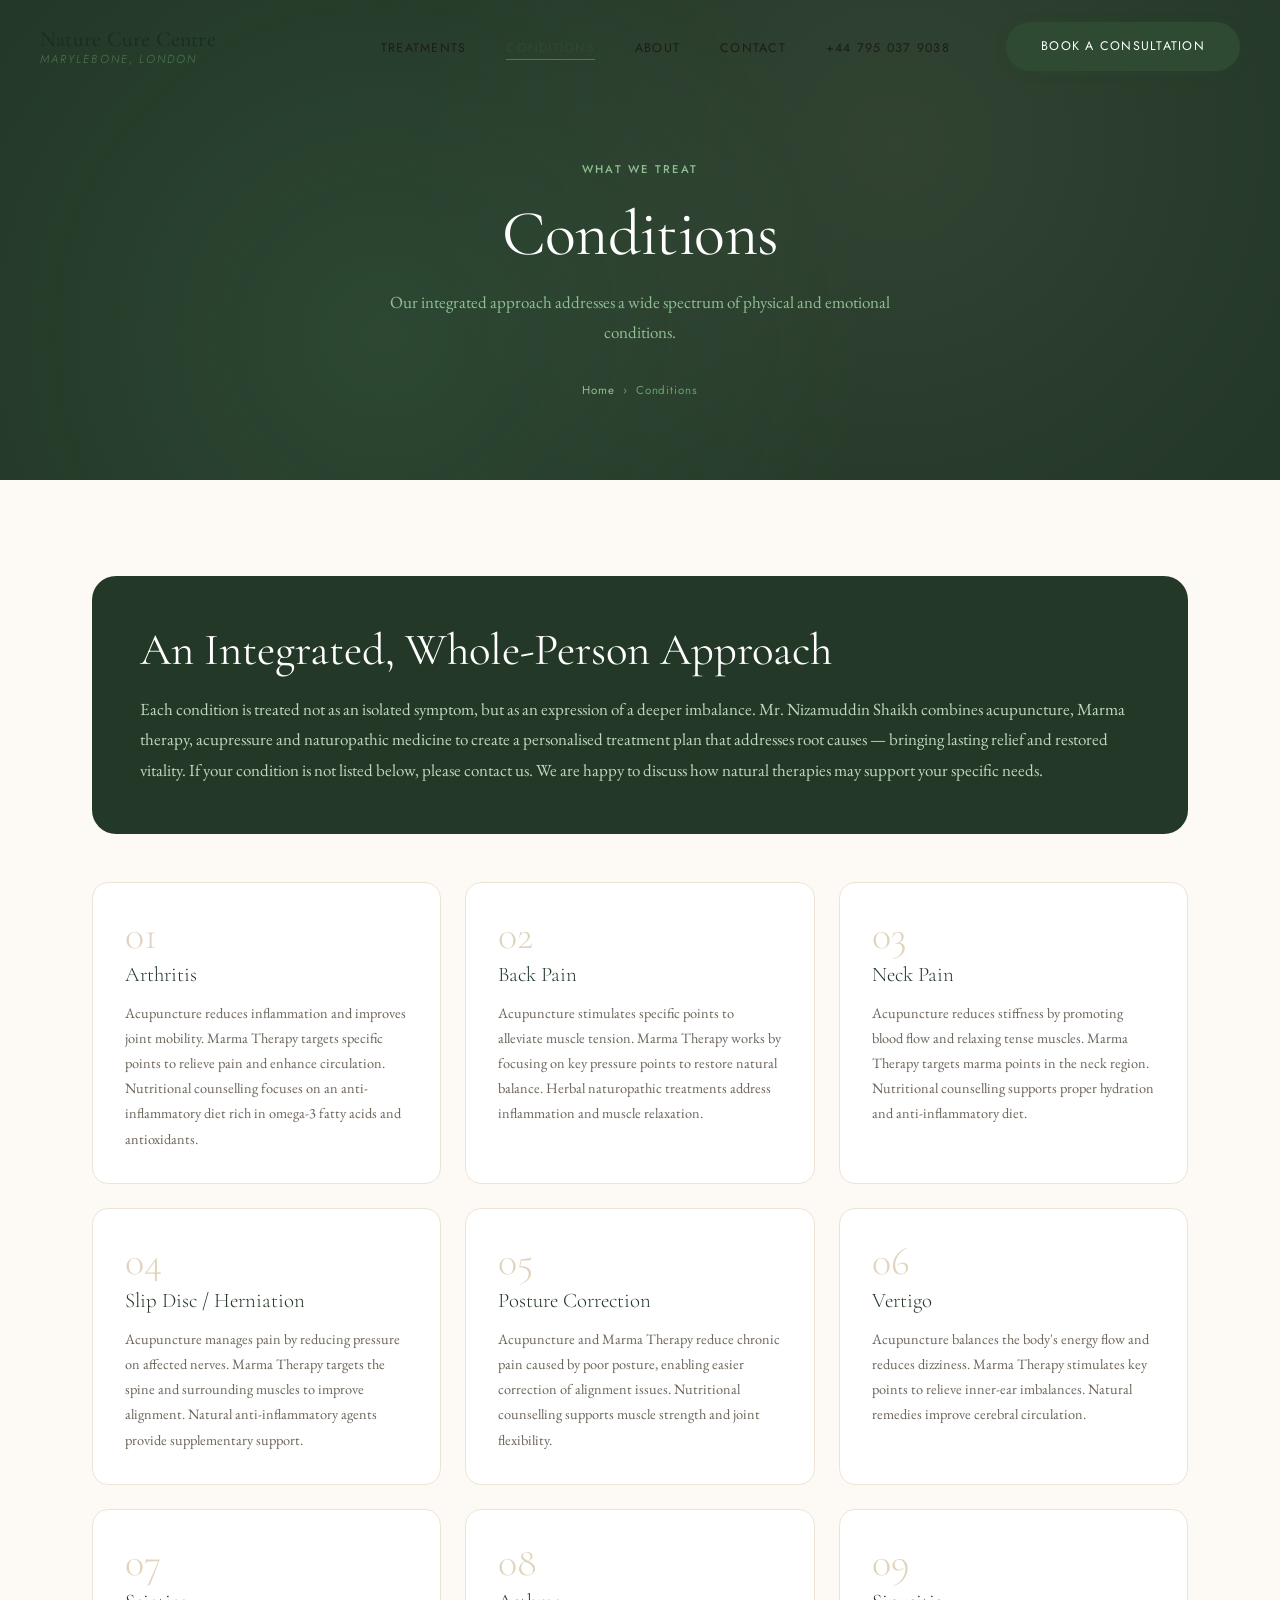
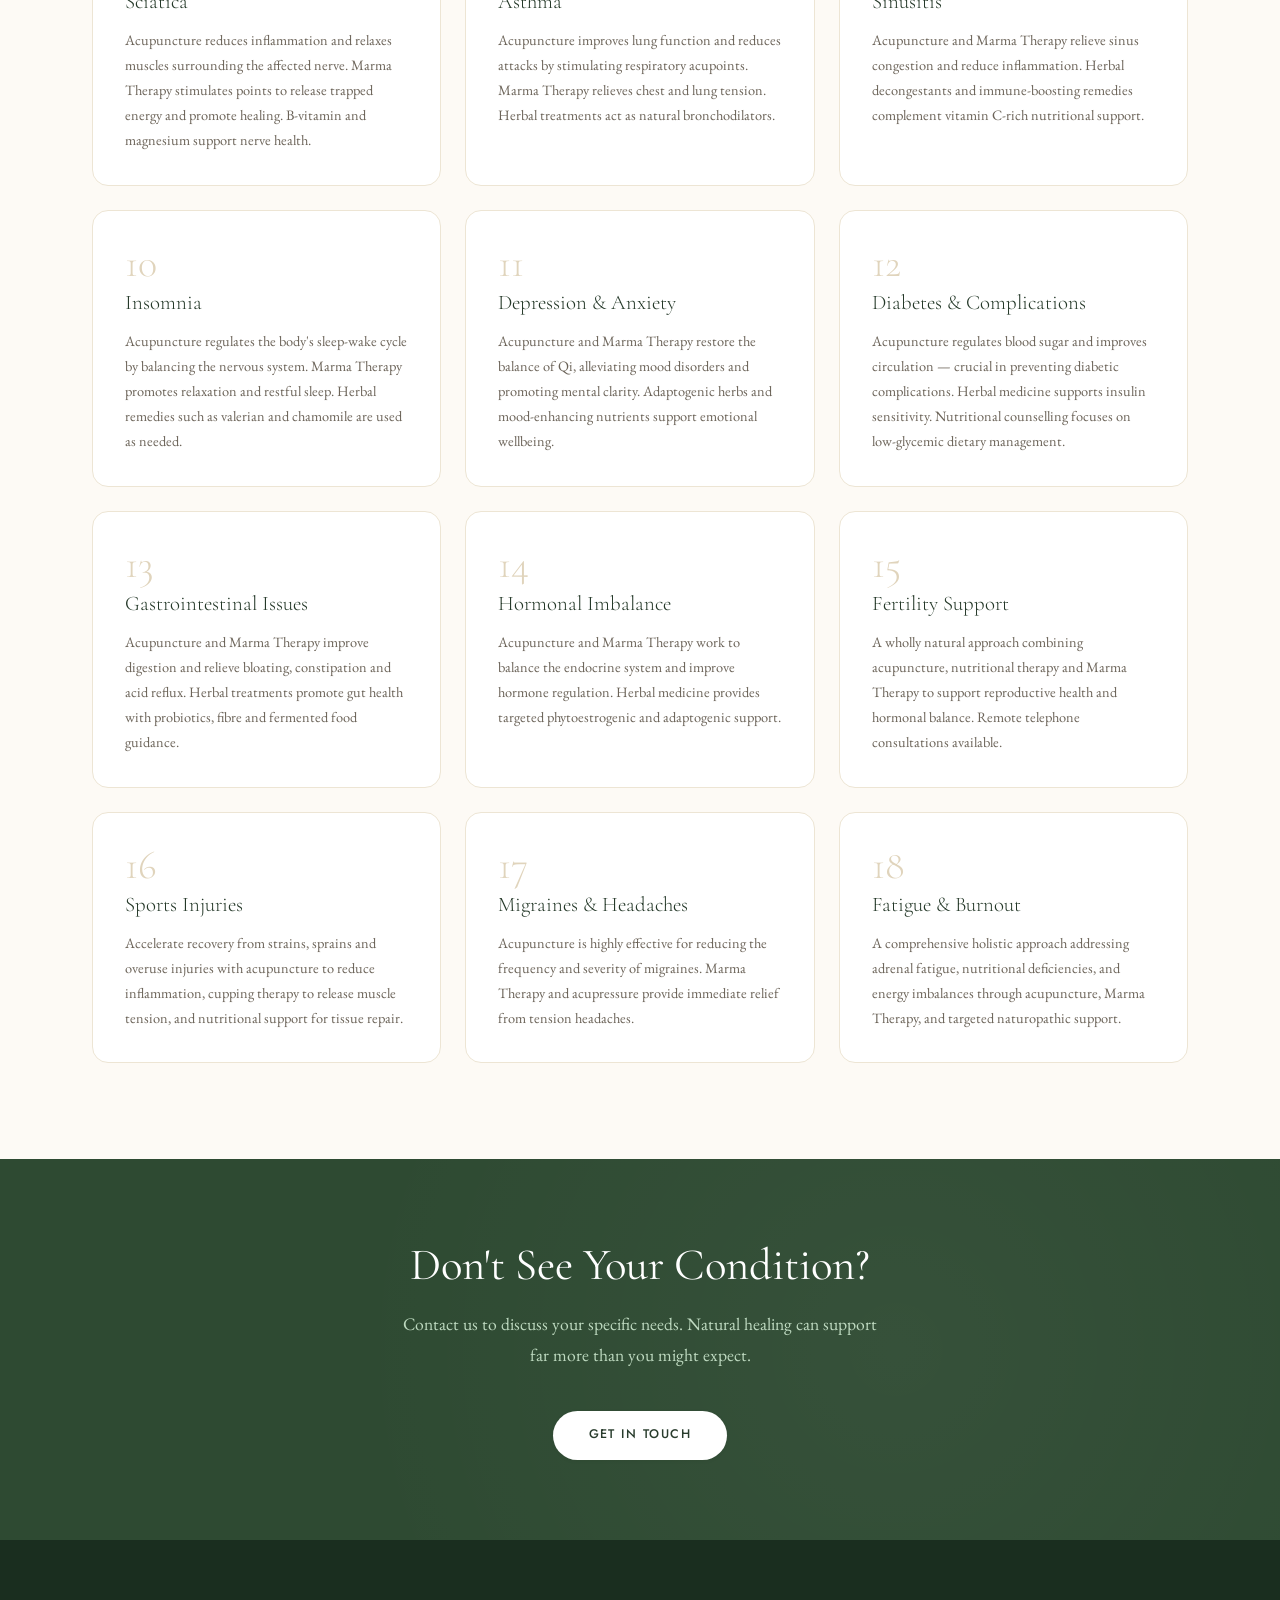
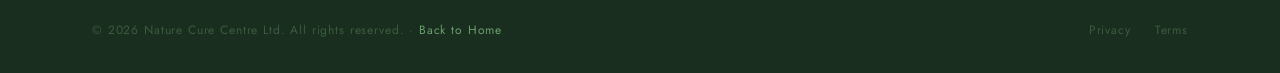
==== pages/conditions.html @ 15ca83f8 "Add files via upload" ====
<!DOCTYPE html>
<html lang="en">
<head>
  <meta charset="UTF-8" />
  <meta name="viewport" content="width=device-width, initial-scale=1.0" />
  <title>Conditions We Treat — Nature Cure Centre London</title>
  <meta name="description" content="Conditions treated at Nature Cure Centre London: arthritis, back pain, sciatica, infertility, insomnia, diabetes, hormonal imbalance and many more." />
  <link rel="stylesheet" href="../css/style.css" />
  <style>
    .conditions-page { background: var(--beige-50); }
    .conditions-full-grid {
      display: grid;
      grid-template-columns: repeat(auto-fit, minmax(320px, 1fr));
      gap: 1.5rem;
      margin-top: 3rem;
    }
    .condition-card {
      background: var(--white);
      border: 1px solid var(--beige-200);
      border-radius: var(--radius-lg);
      padding: 2rem;
      transition: border-color 0.3s, box-shadow 0.3s;
    }
    .condition-card:hover {
      border-color: var(--green-300);
      box-shadow: var(--shadow-md);
    }
    .condition-card-num {
      font-family: var(--serif);
      font-size: 2.5rem;
      font-weight: 300;
      color: var(--beige-300);
      line-height: 1;
      margin-bottom: 0.5rem;
    }
    .condition-card h3 {
      font-size: 1.3rem;
      margin-bottom: 0.75rem;
      color: var(--green-800);
    }
    .condition-card p {
      font-size: 0.9rem;
      color: var(--ink-muted);
      line-height: 1.75;
    }
    .conditions-intro-box {
      background: var(--green-800);
      color: var(--white);
      border-radius: var(--radius-xl);
      padding: 3rem;
      margin-bottom: 3rem;
    }
    .conditions-intro-box h2 { color: var(--white); margin-bottom: 1rem; }
    .conditions-intro-box p { color: var(--green-200); line-height: 1.8; }
  </style>
</head>
<body>
  <nav id="nav" role="navigation" aria-label="Main navigation">
    <div class="nav-inner">
      <a href="../index.html" class="nav-logo">
        Nature Cure Centre
        <span>Marylebone, London</span>
      </a>
      <ul class="nav-links" id="navLinks" role="list">
        <li><a href="treatments.html">Treatments</a></li>
        <li><a href="conditions.html" class="active">Conditions</a></li>
        <li><a href="../index.html#about">About</a></li>
        <li><a href="../index.html#contact">Contact</a></li>
        <li><a href="tel:+447950379038" class="nav-phone">+44 795 037 9038</a></li>
        <li><a href="../index.html#contact" class="btn btn-primary nav-cta">Book a Consultation</a></li>
      </ul>
      <button class="nav-toggle" id="navToggle" aria-label="Open menu" aria-expanded="false">
        <span></span><span></span><span></span>
      </button>
    </div>
  </nav>

  <div class="page-hero">
    <div class="container">
      <span class="section-tag">What We Treat</span>
      <h1>Conditions</h1>
      <p>Our integrated approach addresses a wide spectrum of physical and emotional conditions.</p>
      <div class="breadcrumb"><a href="../index.html">Home</a> <span>›</span> <span>Conditions</span></div>
    </div>
  </div>

  <section class="conditions-page">
    <div class="container">

      <div class="conditions-intro-box reveal">
        <h2>An Integrated, Whole-Person Approach</h2>
        <p>Each condition is treated not as an isolated symptom, but as an expression of a deeper imbalance. Mr. Nizamuddin Shaikh combines acupuncture, Marma therapy, acupressure and naturopathic medicine to create a personalised treatment plan that addresses root causes — bringing lasting relief and restored vitality. If your condition is not listed below, please contact us. We are happy to discuss how natural therapies may support your specific needs.</p>
      </div>

      <div class="conditions-full-grid">

        <div class="condition-card reveal reveal-delay-1">
          <div class="condition-card-num">01</div>
          <h3>Arthritis</h3>
          <p>Acupuncture reduces inflammation and improves joint mobility. Marma Therapy targets specific points to relieve pain and enhance circulation. Nutritional counselling focuses on an anti-inflammatory diet rich in omega-3 fatty acids and antioxidants.</p>
        </div>

        <div class="condition-card reveal reveal-delay-2">
          <div class="condition-card-num">02</div>
          <h3>Back Pain</h3>
          <p>Acupuncture stimulates specific points to alleviate muscle tension. Marma Therapy works by focusing on key pressure points to restore natural balance. Herbal naturopathic treatments address inflammation and muscle relaxation.</p>
        </div>

        <div class="condition-card reveal reveal-delay-3">
          <div class="condition-card-num">03</div>
          <h3>Neck Pain</h3>
          <p>Acupuncture reduces stiffness by promoting blood flow and relaxing tense muscles. Marma Therapy targets marma points in the neck region. Nutritional counselling supports proper hydration and anti-inflammatory diet.</p>
        </div>

        <div class="condition-card reveal reveal-delay-1">
          <div class="condition-card-num">04</div>
          <h3>Slip Disc / Herniation</h3>
          <p>Acupuncture manages pain by reducing pressure on affected nerves. Marma Therapy targets the spine and surrounding muscles to improve alignment. Natural anti-inflammatory agents provide supplementary support.</p>
        </div>

        <div class="condition-card reveal reveal-delay-2">
          <div class="condition-card-num">05</div>
          <h3>Posture Correction</h3>
          <p>Acupuncture and Marma Therapy reduce chronic pain caused by poor posture, enabling easier correction of alignment issues. Nutritional counselling supports muscle strength and joint flexibility.</p>
        </div>

        <div class="condition-card reveal reveal-delay-3">
          <div class="condition-card-num">06</div>
          <h3>Vertigo</h3>
          <p>Acupuncture balances the body's energy flow and reduces dizziness. Marma Therapy stimulates key points to relieve inner-ear imbalances. Natural remedies improve cerebral circulation.</p>
        </div>

        <div class="condition-card reveal reveal-delay-1">
          <div class="condition-card-num">07</div>
          <h3>Sciatica</h3>
          <p>Acupuncture reduces inflammation and relaxes muscles surrounding the affected nerve. Marma Therapy stimulates points to release trapped energy and promote healing. B-vitamin and magnesium support nerve health.</p>
        </div>

        <div class="condition-card reveal reveal-delay-2">
          <div class="condition-card-num">08</div>
          <h3>Asthma</h3>
          <p>Acupuncture improves lung function and reduces attacks by stimulating respiratory acupoints. Marma Therapy relieves chest and lung tension. Herbal treatments act as natural bronchodilators.</p>
        </div>

        <div class="condition-card reveal reveal-delay-3">
          <div class="condition-card-num">09</div>
          <h3>Sinusitis</h3>
          <p>Acupuncture and Marma Therapy relieve sinus congestion and reduce inflammation. Herbal decongestants and immune-boosting remedies complement vitamin C-rich nutritional support.</p>
        </div>

        <div class="condition-card reveal reveal-delay-1">
          <div class="condition-card-num">10</div>
          <h3>Insomnia</h3>
          <p>Acupuncture regulates the body's sleep-wake cycle by balancing the nervous system. Marma Therapy promotes relaxation and restful sleep. Herbal remedies such as valerian and chamomile are used as needed.</p>
        </div>

        <div class="condition-card reveal reveal-delay-2">
          <div class="condition-card-num">11</div>
          <h3>Depression &amp; Anxiety</h3>
          <p>Acupuncture and Marma Therapy restore the balance of Qi, alleviating mood disorders and promoting mental clarity. Adaptogenic herbs and mood-enhancing nutrients support emotional wellbeing.</p>
        </div>

        <div class="condition-card reveal reveal-delay-3">
          <div class="condition-card-num">12</div>
          <h3>Diabetes &amp; Complications</h3>
          <p>Acupuncture regulates blood sugar and improves circulation — crucial in preventing diabetic complications. Herbal medicine supports insulin sensitivity. Nutritional counselling focuses on low-glycemic dietary management.</p>
        </div>

        <div class="condition-card reveal reveal-delay-1">
          <div class="condition-card-num">13</div>
          <h3>Gastrointestinal Issues</h3>
          <p>Acupuncture and Marma Therapy improve digestion and relieve bloating, constipation and acid reflux. Herbal treatments promote gut health with probiotics, fibre and fermented food guidance.</p>
        </div>

        <div class="condition-card reveal reveal-delay-2">
          <div class="condition-card-num">14</div>
          <h3>Hormonal Imbalance</h3>
          <p>Acupuncture and Marma Therapy work to balance the endocrine system and improve hormone regulation. Herbal medicine provides targeted phytoestrogenic and adaptogenic support.</p>
        </div>

        <div class="condition-card reveal reveal-delay-3">
          <div class="condition-card-num">15</div>
          <h3>Fertility Support</h3>
          <p>A wholly natural approach combining acupuncture, nutritional therapy and Marma Therapy to support reproductive health and hormonal balance. Remote telephone consultations available.</p>
        </div>

        <div class="condition-card reveal reveal-delay-1">
          <div class="condition-card-num">16</div>
          <h3>Sports Injuries</h3>
          <p>Accelerate recovery from strains, sprains and overuse injuries with acupuncture to reduce inflammation, cupping therapy to release muscle tension, and nutritional support for tissue repair.</p>
        </div>

        <div class="condition-card reveal reveal-delay-2">
          <div class="condition-card-num">17</div>
          <h3>Migraines &amp; Headaches</h3>
          <p>Acupuncture is highly effective for reducing the frequency and severity of migraines. Marma Therapy and acupressure provide immediate relief from tension headaches.</p>
        </div>

        <div class="condition-card reveal reveal-delay-3">
          <div class="condition-card-num">18</div>
          <h3>Fatigue &amp; Burnout</h3>
          <p>A comprehensive holistic approach addressing adrenal fatigue, nutritional deficiencies, and energy imbalances through acupuncture, Marma Therapy, and targeted naturopathic support.</p>
        </div>

      </div>
    </div>
  </section>

  <div class="cta-band">
    <div class="container">
      <h2>Don't See Your Condition?</h2>
      <p>Contact us to discuss your specific needs. Natural healing can support far more than you might expect.</p>
      <a href="../index.html#contact" class="btn btn-light">Get in Touch</a>
    </div>
  </div>

  <footer>
    <div class="container">
      <div class="footer-bottom" style="border-top:none;padding-top:0">
        <p>© 2026 Nature Cure Centre Ltd. All rights reserved. · <a href="../index.html" style="color:var(--green-400)">Back to Home</a></p>
        <div class="footer-bottom-links">
          <a href="privacy.html">Privacy</a>
          <a href="terms.html">Terms</a>
        </div>
      </div>
    </div>
  </footer>

  <script src="../js/main.js"></script>
</body>
</html>
---- css/style.css ----
/* ============================================================
   NATURE CURE CENTRE — Design System
   Theme: Refined London Wellness · Green & Warm Parchment
   ============================================================ */

@import url('https://fonts.googleapis.com/css2?family=Cormorant+Garamond:ital,wght@0,300;0,400;0,500;0,600;1,300;1,400;1,500&family=EB+Garamond:ital,wght@0,400;0,500;1,400&family=Jost:wght@300;400;500&display=swap');

/* ── Tokens ── */
:root {
  --green-900: #1a2e1f;
  --green-800: #243828;
  --green-700: #2e4a32;
  --green-600: #3a5c3e;
  --green-500: #4e7a52;
  --green-400: #6a9e6e;
  --green-300: #90bf94;
  --green-200: #bdd9bf;
  --green-100: #deeede;
  --green-50:  #f0f7f0;

  --beige-900: #3d3528;
  --beige-800: #5c4f3a;
  --beige-700: #7a6a50;
  --beige-600: #9a8768;
  --beige-500: #b8a480;
  --beige-400: #cfc0a0;
  --beige-300: #e0d4bc;
  --beige-200: #ede5d4;
  --beige-150: #f3ece0;
  --beige-100: #f8f4ec;
  --beige-50:  #fdfaf5;

  --ink:       #1e1c18;
  --ink-soft:  #3d3830;
  --ink-muted: #6b6358;
  --ink-faint: #9e9589;

  --white:     #ffffff;
  --cream:     var(--beige-50);

  --serif:  'Cormorant Garamond', 'Georgia', serif;
  --serif2: 'EB Garamond', 'Georgia', serif;
  --sans:   'Jost', 'Helvetica Neue', sans-serif;

  --radius-sm: 4px;
  --radius-md: 8px;
  --radius-lg: 16px;
  --radius-xl: 24px;

  --shadow-sm: 0 1px 4px rgba(30,28,24,0.06);
  --shadow-md: 0 4px 20px rgba(30,28,24,0.08);
  --shadow-lg: 0 12px 48px rgba(30,28,24,0.10);

  --transition: 0.3s cubic-bezier(0.4, 0, 0.2, 1);
}

/* ── Reset ── */
*, *::before, *::after { box-sizing: border-box; margin: 0; padding: 0; }
html { scroll-behavior: smooth; font-size: 16px; }
body {
  font-family: var(--serif2);
  font-size: 1.0625rem;
  line-height: 1.75;
  color: var(--ink);
  background: var(--cream);
  -webkit-font-smoothing: antialiased;
}
img { display: block; max-width: 100%; }
a { color: inherit; text-decoration: none; }
ul { list-style: none; }
button { cursor: pointer; font-family: inherit; border: none; background: none; }

/* ── Typography ── */
h1, h2, h3, h4, h5 {
  font-family: var(--serif);
  font-weight: 400;
  line-height: 1.2;
  color: var(--green-900);
}
h1 { font-size: clamp(2.8rem, 5vw, 4.5rem); letter-spacing: -0.01em; }
h2 { font-size: clamp(2rem, 3.5vw, 3rem); }
h3 { font-size: clamp(1.4rem, 2.5vw, 1.9rem); font-weight: 300; }
h4 { font-size: 1.25rem; }
p { color: var(--ink-soft); }

.display-italic { font-style: italic; color: var(--green-600); }
.section-tag {
  font-family: var(--sans);
  font-size: 0.7rem;
  font-weight: 500;
  letter-spacing: 0.2em;
  text-transform: uppercase;
  color: var(--green-500);
}

/* ── Layout ── */
.container {
  max-width: 1160px;
  margin: 0 auto;
  padding: 0 2rem;
}
.container--narrow { max-width: 780px; margin: 0 auto; padding: 0 2rem; }

section { padding: 6rem 0; }
.section-header { text-align: center; margin-bottom: 4rem; }
.section-header .section-tag { display: block; margin-bottom: 1rem; }
.section-header p { max-width: 580px; margin: 1rem auto 0; font-size: 1.1rem; color: var(--ink-muted); }

/* ── Ornament divider ── */
.ornament {
  display: flex;
  align-items: center;
  gap: 1rem;
  justify-content: center;
  margin: 1.5rem 0;
}
.ornament::before, .ornament::after {
  content: '';
  width: 48px;
  height: 1px;
  background: var(--green-300);
}
.ornament-leaf {
  color: var(--green-400);
  font-size: 1.1rem;
}

/* ── Buttons ── */
.btn {
  display: inline-flex;
  align-items: center;
  gap: 0.5rem;
  font-family: var(--sans);
  font-size: 0.78rem;
  font-weight: 500;
  letter-spacing: 0.12em;
  text-transform: uppercase;
  padding: 0.85rem 2.2rem;
  border-radius: 100px;
  transition: var(--transition);
}
.btn-primary {
  background: var(--green-700);
  color: var(--white);
  box-shadow: 0 2px 12px rgba(46,74,50,0.2);
}
.btn-primary:hover {
  background: var(--green-600);
  transform: translateY(-1px);
  box-shadow: 0 6px 20px rgba(46,74,50,0.28);
}
.btn-outline {
  border: 1px solid var(--green-700);
  color: var(--green-700);
}
.btn-outline:hover {
  background: var(--green-700);
  color: var(--white);
}
.btn-light {
  background: var(--beige-50);
  color: var(--green-800);
  box-shadow: var(--shadow-sm);
}
.btn-light:hover {
  background: var(--white);
  transform: translateY(-1px);
}

/* ── NAVIGATION ── */
#nav {
  position: fixed;
  top: 0; left: 0; right: 0;
  z-index: 1000;
  transition: var(--transition);
}
.nav-inner {
  display: flex;
  align-items: center;
  justify-content: space-between;
  padding: 1.4rem 2.5rem;
  transition: var(--transition);
}
#nav.scrolled .nav-inner {
  padding: 0.9rem 2.5rem;
  background: rgba(253,250,245,0.97);
  backdrop-filter: blur(12px);
  box-shadow: var(--shadow-sm);
}
.nav-logo {
  font-family: var(--serif);
  font-size: 1.35rem;
  font-weight: 500;
  color: var(--green-900);
  letter-spacing: 0.01em;
  line-height: 1.2;
}
.nav-logo span { display: block; font-style: italic; font-weight: 300; font-size: 0.72rem; letter-spacing: 0.18em; text-transform: uppercase; color: var(--green-500); font-family: var(--sans); margin-top: 1px; }
.nav-links {
  display: flex;
  align-items: center;
  gap: 2.5rem;
}
.nav-links a {
  font-family: var(--sans);
  font-size: 0.78rem;
  font-weight: 400;
  letter-spacing: 0.1em;
  text-transform: uppercase;
  
  transition: color var(--transition);
  position: relative;
}
.nav-links a::after {
  content: '';
  position: absolute;
  bottom: -3px; left: 0; right: 0;
  height: 1px;
  background: var(--green-500);
  transform: scaleX(0);
  transition: transform var(--transition);
}
.nav-links a:hover { color: var(--green-700); }
.nav-links a:hover::after { transform: scaleX(1); }
.nav-links a.active { color: var(--green-700); }
.nav-links a.active::after { transform: scaleX(1); }
.nav-cta { margin-left: 1rem; }
.nav-phone {
  font-family: var(--sans);
  font-size: 0.75rem;
  
  letter-spacing: 0.05em;
}

/* Mobile nav */
.nav-toggle {
  display: none;
  flex-direction: column;
  gap: 5px;
  padding: 4px;
}
.nav-toggle span {
  display: block;
  width: 24px;
  height: 1.5px;
  background: var(--green-800);
  transition: var(--transition);
}
@media (max-width: 900px) {
  .nav-toggle { display: flex; }
  .nav-links { display: none; }
  .nav-cta { display: none; }
  .nav-phone { display: none; }
  .nav-links.open {
    display: flex;
    flex-direction: column;
    position: fixed;
    top: 0; left: 0; right: 0; bottom: 0;
    background: var(--beige-50);
    align-items: center;
    justify-content: center;
    gap: 2rem;
    z-index: 999;
  }
  .nav-links.open a { font-size: 1.5rem; letter-spacing: 0.05em; }
}

/* ── HERO ── */
.hero {
  min-height: 100vh;
  display: grid;
  grid-template-columns: 1fr 1fr;
  position: relative;
  overflow: hidden;
  background: var(--beige-100);
}
.hero-bg-pattern {
  position: absolute;
  inset: 0;
  background-image:
    radial-gradient(circle at 20% 80%, rgba(90,158,110,0.08) 0%, transparent 50%),
    radial-gradient(circle at 80% 20%, rgba(207,192,160,0.15) 0%, transparent 50%);
  pointer-events: none;
}
.hero-left {
  display: flex;
  flex-direction: column;
  justify-content: center;
  padding: 10rem 4rem 6rem 6rem;
  position: relative;
  z-index: 1;
}
.hero-tag {
  display: inline-flex;
  align-items: center;
  gap: 0.6rem;
  font-family: var(--sans);
  font-size: 0.7rem;
  font-weight: 500;
  letter-spacing: 0.2em;
  text-transform: uppercase;
  color: var(--green-600);
  margin-bottom: 2rem;
}
.hero-tag::before {
  content: '';
  width: 24px;
  height: 1px;
  background: var(--green-400);
}
.hero h1 {
  margin-bottom: 1.5rem;
}
.hero-sub {
  font-size: 1.1rem;
  color: var(--ink-muted);
  max-width: 420px;
  line-height: 1.8;
  margin-bottom: 2.5rem;
}
.hero-actions {
  display: flex;
  align-items: center;
  gap: 1.5rem;
  margin-bottom: 3.5rem;
}
.hero-trust {
  display: flex;
  flex-direction: column;
  gap: 0.5rem;
  padding-top: 2rem;
  border-top: 1px solid var(--beige-300);
}
.hero-trust-row {
  display: flex;
  align-items: center;
  gap: 2rem;
}
.trust-item {
  display: flex;
  align-items: center;
  gap: 0.5rem;
  font-family: var(--sans);
  font-size: 0.72rem;
  letter-spacing: 0.06em;
  color: var(--ink-muted);
}
.trust-item svg { color: var(--green-500); flex-shrink: 0; }
.hero-right {
  position: relative;
  overflow: hidden;
}
.hero-img-wrap {
  position: absolute;
  inset: 0;
 
}
.hero-img-wrap img {
  width: 100%; height: 100%;
  object-fit: cover;
  opacity: 0.85;
  
}
.hero-img-overlay {
  position: absolute;
  inset: 0;
  background: linear-gradient(135deg, rgba(46,74,50,0.5) 0%, rgba(26,46,31,0.7) 100%);
}
.hero-img-card {
  position: absolute;
  bottom: 3rem;
  left: -2rem;
  background: var(--white);
  border-radius: var(--radius-lg);
  padding: 1.5rem 2rem;
  box-shadow: var(--shadow-lg);
  max-width: 260px;
}
.hero-img-card .stat { font-family: var(--serif); font-size: 2.5rem; color: var(--green-700); line-height: 1; }
.hero-img-card .stat-label { font-family: var(--sans); font-size: 0.72rem; letter-spacing: 0.1em; text-transform: uppercase; color: var(--ink-muted); margin-top: 0.25rem; }
.hero-img-card .stat-desc { font-size: 0.9rem; color: var(--ink-soft); margin-top: 0.5rem; line-height: 1.5; }

@media (max-width: 900px) {
  .hero { grid-template-columns: 1fr; min-height: auto; }
  .hero-left { padding: 8rem 2rem 4rem; }
  .hero-right { height: 50vh; }
  .hero-img-card { display: none; }
}

/* ── INTRO STRIP ── */
.intro-strip {
  background: var(--green-800);
  color: var(--white);
  padding: 3.5rem 0;
}
.intro-strip-inner {
  display: flex;
  align-items: center;
  justify-content: space-between;
  gap: 3rem;
}
.intro-strip h2 {
  color: var(--white);
  font-size: clamp(1.5rem, 2.5vw, 2rem);
  max-width: 520px;
  font-weight: 300;
  line-height: 1.4;
}
.intro-strip h2 em { font-style: italic; color: var(--green-300); }
@media (max-width: 768px) {
  .intro-strip-inner { flex-direction: column; text-align: center; }
}

/* ── TREATMENTS ── */
.treatments { background: var(--beige-50); }
.treatments-grid {
  display: grid;
  grid-template-columns: repeat(auto-fit, minmax(260px, 1fr));
  gap: 2px;
  background: var(--beige-300);
  border: 2px solid var(--beige-300);
  border-radius: var(--radius-xl);
  overflow: hidden;
}
.treatment-card {
  background: var(--white);
  padding: 2.5rem;
  transition: var(--transition);
  position: relative;
  cursor: pointer;
}
.treatment-card:hover { background: var(--green-50); }
.treatment-number {
  font-family: var(--serif);
  font-size: 3.5rem;
  font-weight: 300;
  color: var(--beige-300);
  line-height: 1;
  margin-bottom: 1rem;
  transition: color var(--transition);
}
.treatment-card:hover .treatment-number { color: var(--green-200); }
.treatment-icon {
  width: 48px;
  height: 48px;
  background: var(--green-100);
  border-radius: 50%;
  display: flex;
  align-items: center;
  justify-content: center;
  margin-bottom: 1.25rem;
  transition: background var(--transition);
}
.treatment-card:hover .treatment-icon { background: var(--green-200); }
.treatment-icon svg { color: var(--green-700); }
.treatment-card h3 { margin-bottom: 0.75rem; font-size: 1.5rem; }
.treatment-card p { font-size: 0.95rem; color: var(--ink-muted); line-height: 1.7; margin-bottom: 1.5rem; }
.treatment-link {
  font-family: var(--sans);
  font-size: 0.72rem;
  letter-spacing: 0.15em;
  text-transform: uppercase;
  color: var(--green-600);
  display: inline-flex;
  align-items: center;
  gap: 0.5rem;
  transition: gap var(--transition);
}
.treatment-card:hover .treatment-link { gap: 0.9rem; }

/* ── CONDITIONS ── */
.conditions { background: var(--beige-100); }
.conditions-layout {
  display: grid;
  grid-template-columns: 1fr 2fr;
  gap: 5rem;
  align-items: start;
}
.conditions-intro p { color: var(--ink-muted); margin-top: 1.5rem; line-height: 1.8; }
.conditions-intro .btn { margin-top: 2rem; }
.conditions-grid {
  display: grid;
  grid-template-columns: repeat(2, 1fr);
  gap: 1px;
  background: var(--beige-300);
  border: 1px solid var(--beige-300);
  border-radius: var(--radius-lg);
  overflow: hidden;
}
.condition-item {
  background: var(--white);
  padding: 1.1rem 1.5rem;
  display: flex;
  align-items: center;
  gap: 0.75rem;
  font-size: 0.95rem;
  color: var(--ink-soft);
  transition: background var(--transition);
  cursor: default;
}
.condition-item:hover { background: var(--green-50); }
.condition-dot {
  width: 6px; height: 6px;
  border-radius: 50%;
  background: var(--green-400);
  flex-shrink: 0;
}
@media (max-width: 900px) {
  .conditions-layout { grid-template-columns: 1fr; gap: 2.5rem; }
}

/* ── ABOUT ── */
.about { background: var(--white); overflow: hidden; }
.about-inner {
  display: grid;
  grid-template-columns: 1fr 1fr;
  gap: 6rem;
  align-items: center;
}
.about-img-col { position: relative; }
.about-img-frame {
  position: relative;
  border-radius: var(--radius-xl);
  overflow: hidden;
  aspect-ratio: 4/5;
  
}
.about-img-frame img { width: 100%; height: 100%; object-fit: cover; }
.about-img-badge {
  display: none;
  position: absolute;
  bottom: 15rem; right: -1.5rem;
  background: var(--green-800);
  color: var(--white);
  border-radius: var(--radius-lg);
  padding: 1.5rem;
  text-align: center;
  min-width: 140px;
  box-shadow: var(--shadow-lg);
}
.about-img-badge .num {
  font-family: var(--serif);
  font-size: 2.8rem;
  line-height: 1;
  color: var(--green-200);
}
.about-img-badge .lbl {
  font-family: var(--sans);
  font-size: 0.68rem;
  letter-spacing: 0.12em;
  text-transform: uppercase;
  color: var(--green-300);
  margin-top: 0.25rem;
}
.about-content .section-tag { margin-bottom: 1rem; }
.about-content h2 { margin-bottom: 0.5rem; }
.about-content p { margin-top: 1.25rem; color: var(--ink-muted); line-height: 1.85; }
.about-accreditations {
  display: flex;
  align-items: center;
  gap: 1.5rem;
  margin-top: 2rem;
  padding-top: 2rem;
  border-top: 1px solid var(--beige-200);
}
.accred-badge {
  font-family: var(--sans);
  font-size: 0.68rem;
  letter-spacing: 0.08em;
  text-transform: uppercase;
  color: var(--ink-muted);
  background: var(--beige-100);
  border: 1px solid var(--beige-300);
  border-radius: 100px;
  padding: 0.4rem 1rem;
}
@media (max-width: 900px) {
  .about-inner { grid-template-columns: 1fr; gap: 3rem; }
  .about-img-badge { right: 0; }
}

/* ── TESTIMONIALS ── */
.testimonials { background: var(--green-900); color: var(--white); position: relative; overflow: hidden; }
.testimonials::before {
  content: '"';
  position: absolute;
  top: -2rem;
  left: 3rem;
  font-family: var(--serif);
  font-size: 20rem;
  color: rgba(255,255,255,0.03);
  line-height: 1;
  pointer-events: none;
}
.testimonials .section-header h2 { color: var(--white); }
.testimonials .section-header p { color: var(--green-300); }
.testimonials .section-tag { color: var(--green-300); }
.testi-grid {
  display: grid;
  grid-template-columns: repeat(auto-fit, minmax(300px, 1fr));
  gap: 1.5rem;
}
.testi-card {
  background: rgba(255,255,255,0.06);
  border: 1px solid rgba(255,255,255,0.1);
  border-radius: var(--radius-xl);
  padding: 2rem 2.25rem;
  transition: background var(--transition);
}
.testi-card:hover { background: rgba(255,255,255,0.09); }
.testi-stars {
  display: flex;
  gap: 3px;
  margin-bottom: 1.25rem;
}
.testi-stars span { color: var(--beige-400); font-size: 0.85rem; }
.testi-quote {
  font-family: var(--serif);
  font-size: 1.05rem;
  font-style: italic;
  color: var(--beige-100);
  line-height: 1.75;
  margin-bottom: 1.5rem;
}
.testi-author {
  display: flex;
  align-items: center;
  gap: 0.75rem;
  padding-top: 1.25rem;
  border-top: 1px solid rgba(255,255,255,0.1);
}
.testi-avatar {
  width: 40px; height: 40px;
  border-radius: 50%;
  background: var(--green-700);
  display: flex;
  align-items: center;
  justify-content: center;
  font-family: var(--serif);
  font-size: 1rem;
  color: var(--green-100);
  font-weight: 500;
  flex-shrink: 0;
}
.testi-name { font-family: var(--sans); font-size: 0.82rem; font-weight: 500; color: var(--white); letter-spacing: 0.04em; }
.testi-role { font-family: var(--sans); font-size: 0.72rem; color: var(--green-300); letter-spacing: 0.06em; }

/* ── HOW IT WORKS ── */
.how { background: var(--beige-50); }
.steps-grid {
  display: grid;
  grid-template-columns: repeat(4, 1fr);
  gap: 1.5px;
  background: var(--beige-300);
  border: 1.5px solid var(--beige-300);
  border-radius: var(--radius-xl);
  overflow: hidden;
}
.step {
  background: var(--white);
  padding: 2.5rem 2rem;
  text-align: center;
  position: relative;
}
.step-num {
  font-family: var(--serif);
  font-size: 4rem;
  font-weight: 300;
  color: var(--beige-200);
  line-height: 1;
  margin-bottom: 1rem;
}
.step h4 { font-family: var(--serif); font-size: 1.2rem; font-weight: 500; margin-bottom: 0.75rem; color: var(--green-800); }
.step p { font-size: 0.9rem; color: var(--ink-muted); line-height: 1.7; }
@media (max-width: 768px) {
  .steps-grid { grid-template-columns: 1fr 1fr; }
}
@media (max-width: 480px) {
  .steps-grid { grid-template-columns: 1fr; }
}

/* ── LOCATION / CONTACT ── */
.contact { background: var(--white); }
.contact-inner {
  display: grid;
  grid-template-columns: 1fr 1fr;
  gap: 5rem;
  align-items: center;
}
.contact-info h2 { margin-bottom: 1rem; }
.contact-info p { color: var(--ink-muted); margin-bottom: 2rem; line-height: 1.8; }
.contact-details { display: flex; flex-direction: column; gap: 1.25rem; margin-bottom: 2.5rem; }
.contact-detail {
  display: flex;
  align-items: flex-start;
  gap: 1rem;
}
.contact-detail-icon {
  width: 40px; height: 40px;
  background: var(--green-50);
  border-radius: 50%;
  display: flex;
  align-items: center;
  justify-content: center;
  flex-shrink: 0;
}
.contact-detail-icon svg { color: var(--green-600); }
.contact-detail-text strong {
  display: block;
  font-family: var(--sans);
  font-size: 0.72rem;
  letter-spacing: 0.12em;
  text-transform: uppercase;
  color: var(--ink-muted);
  margin-bottom: 0.2rem;
}
.contact-detail-text a, .contact-detail-text span {
  font-size: 0.95rem;
  color: var(--ink-soft);
}
.contact-detail-text a:hover { color: var(--green-700); }
.contact-map {
  background: var(--beige-100);
  border-radius: var(--radius-xl);
  overflow: hidden;
  height: 420px;
  box-shadow: var(--shadow-md);
  position: relative;
}
.contact-map iframe {
  width: 100%; height: 100%;
  border: none;
}
.map-placeholder {
  width: 100%; height: 100%;
  display: flex;
  flex-direction: column;
  align-items: center;
  justify-content: center;
  gap: 1rem;
  color: var(--ink-muted);
  background: var(--green-50);
}
.map-pin { font-size: 3rem; }
.map-address { text-align: center; font-family: var(--sans); font-size: 0.85rem; line-height: 1.6; color: var(--ink-muted); }
@media (max-width: 900px) {
  .contact-inner { grid-template-columns: 1fr; gap: 3rem; }
  .contact-map { height: 300px; }
}

/* ── CTA BAND ── */
.cta-band {
  background: var(--green-700);
  padding: 5rem 0;
  text-align: center;
  position: relative;
  overflow: hidden;
}
.cta-band::before {
  content: '';
  position: absolute;
  inset: 0;
  background-image: radial-gradient(circle at 70% 50%, rgba(255,255,255,0.04) 0%, transparent 60%);
}
.cta-band h2 { color: var(--white); margin-bottom: 1rem; }
.cta-band p { color: var(--green-200); max-width: 480px; margin: 0 auto 2.5rem; font-size: 1.1rem; }
.cta-band .btn-light { background: var(--white); }

/* ── FOOTER ── */
footer {
  background: var(--green-900);
  color: var(--beige-300);
  padding: 5rem 0 2rem;
  letter-spacing: 0.05em;
}
.footer-top {
  display: grid;
  grid-template-columns: 2fr 1fr 1fr 1.5fr;
  gap: 3rem;
  margin-bottom: 4rem;
}
.footer-brand .logo {
  font-family: var(--serif);
  font-size: 1.4rem;
  color: var(--beige-100);
  margin-bottom: 1rem;
}
.footer-brand .logo em { font-style: italic; }
.footer-brand p { font-size: 1rem; color: #f6f6f6; line-height: 1.75; max-width: 280px; }
.footer-col h5 {
  font-family: var(--sans);
  font-size: 1rem;
  letter-spacing: 0.18em;
  text-transform: uppercase;
  color: var(--white);
  margin-bottom: 1.25rem;
}
.footer-col ul { display: flex; flex-direction: column; gap: 0.6rem;;}
.footer-col ul a {
  font-size: 1rem;
  color: #f6f6f6;
  transition: color var(--transition);
}
.footer-col ul a:hover { color: var(--beige-200); }
.footer-contact-item {
  display: flex;
  align-items: flex-start;
  gap: 0.75rem;
  margin-bottom: 0.85rem;
}
.footer-contact-item svg { color: var(--green-400); flex-shrink: 0; margin-top: 10px; }
.footer-contact-item span, .footer-contact-item a {
  font-size: 1.1rem;
  letter-spacing: 0.05em;
  color: #f6f6f6;
  line-height: 1.6;
  transition: color var(--transition);
}
.footer-contact-item a:hover { color: var(--beige-200); }
.footer-bottom {
  padding-top: 2rem;
  border-top: 1px solid rgba(255,255,255,0.08);
  display: flex;
  align-items: center;
  justify-content: space-between;
  gap: 1rem;
  flex-wrap: wrap;
}
.footer-bottom p { font-family: var(--sans); font-size: 0.75rem; color: var(--green-600); }
.footer-bottom-links {
  display: flex;
  gap: 1.5rem;
}
.footer-bottom-links a {
  font-family: var(--sans);
  font-size: 0.75rem;
  color: var(--green-600);
  transition: color var(--transition);
}
.footer-bottom-links a:hover { color: var(--green-300); }
@media (max-width: 768px) {
  .footer-top { grid-template-columns: 1fr 1fr; }
}
@media (max-width: 480px) {
  .footer-top { grid-template-columns: 1fr; }
  .footer-bottom { flex-direction: column; text-align: center; }
}

/* ── INNER PAGE HERO ── */
.page-hero {
  background: var(--green-800);
  padding: 10rem 0 5rem;
  text-align: center;
  position: relative;
  overflow: hidden;
}
.page-hero::before {
  content: '';
  position: absolute;
  inset: 0;
  background-image:
    radial-gradient(circle at 30% 70%, rgba(90,158,110,0.15) 0%, transparent 50%),
    radial-gradient(circle at 70% 30%, rgba(207,192,160,0.08) 0%, transparent 50%);
}
.page-hero h1 { color: var(--white); position: relative; }
.page-hero .section-tag { color: var(--green-300); position: relative; margin-bottom: 1rem; display: block; }
.page-hero p { color: var(--green-300); max-width: 540px; margin: 1rem auto 0; position: relative; }
.breadcrumb {
  display: flex;
  align-items: center;
  justify-content: center;
  gap: 0.5rem;
  font-family: var(--sans);
  font-size: 0.72rem;
  letter-spacing: 0.08em;
  color: var(--green-400);
  margin-top: 2rem;
  position: relative;
}
.breadcrumb a { color: var(--green-300); transition: color var(--transition); }
.breadcrumb a:hover { color: var(--white); }

/* ── SCROLL ANIMATIONS ── */
.reveal {
  opacity: 0;
  transform: translateY(24px);
  transition: opacity 0.6s ease, transform 0.6s ease;
}
.reveal.visible {
  opacity: 1;
  transform: translateY(0);
}
.reveal-delay-1 { transition-delay: 0.1s; }
.reveal-delay-2 { transition-delay: 0.2s; }
.reveal-delay-3 { transition-delay: 0.3s; }
.reveal-delay-4 { transition-delay: 0.4s; }

/* ── UTILITY ── */
.text-center { text-align: center; }
.mt-1 { margin-top: 1rem; }
.mt-2 { margin-top: 2rem; }
.sr-only { position: absolute; width: 1px; height: 1px; overflow: hidden; clip: rect(0,0,0,0); }
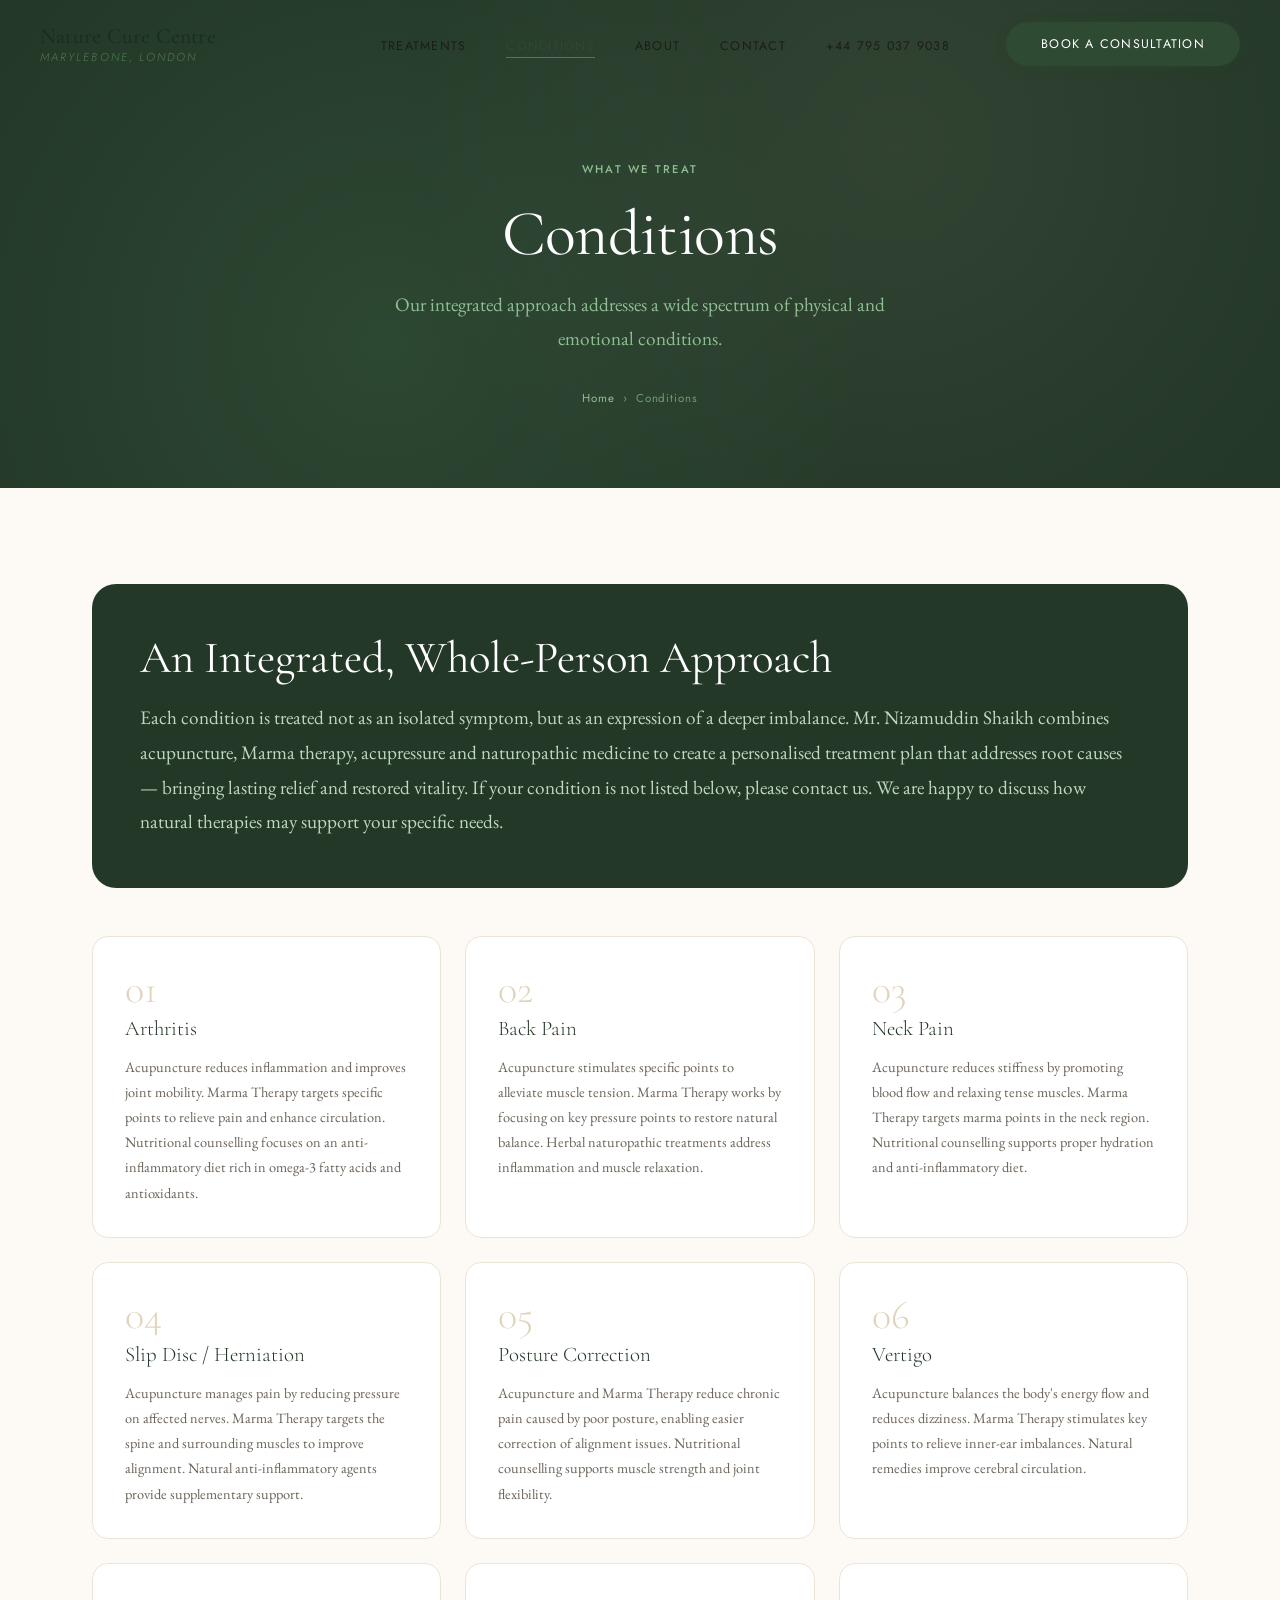
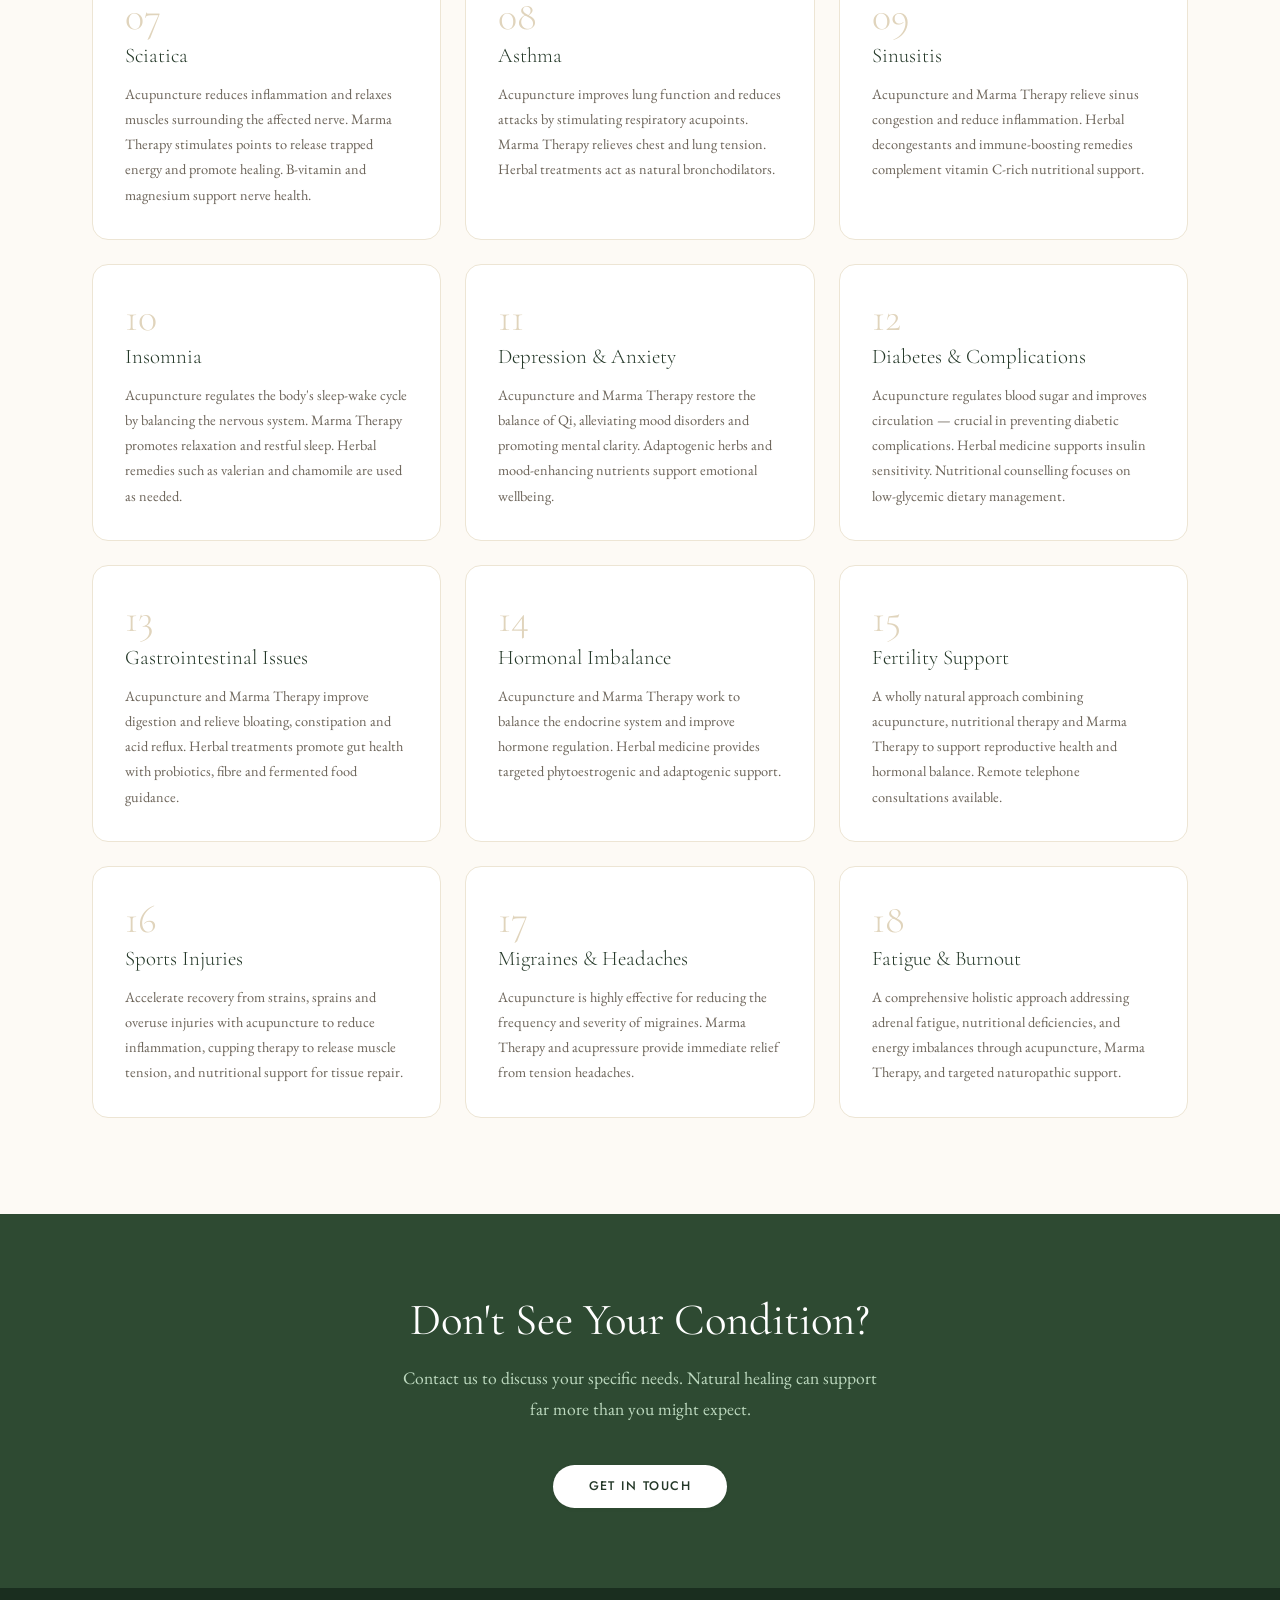
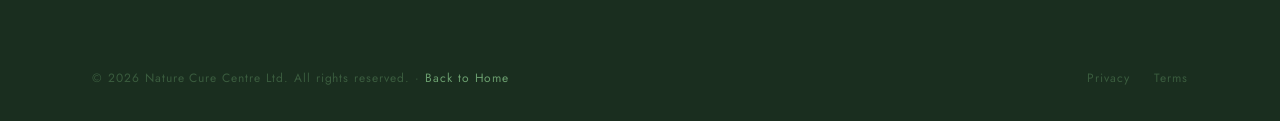
==== commit 0222eb4f: "Add files via upload" ====
--- a/pages/conditions.html
+++ b/pages/conditions.html
@@ -69,6 +69,9 @@
         <li><a href="tel:+447950379038" class="nav-phone">+44 795 037 9038</a></li>
         <li><a href="../index.html#contact" class="btn btn-primary nav-cta">Book a Consultation</a></li>
       </ul>
+      <button class="nav-close" id="navClose" aria-label="Close menu">
+        <span class="nav-close-icon"></span>
+      </button>
       <button class="nav-toggle" id="navToggle" aria-label="Open menu" aria-expanded="false">
         <span></span><span></span><span></span>
       </button>
--- a/css/style.css
+++ b/css/style.css
@@ -59,7 +59,7 @@
 html { scroll-behavior: smooth; font-size: 16px; }
 body {
   font-family: var(--serif2);
-  font-size: 1.0625rem;
+  font-size: 1.2rem;
   line-height: 1.75;
   color: var(--ink);
   background: var(--cream);
@@ -129,19 +129,21 @@
 .btn {
   display: inline-flex;
   align-items: center;
-  gap: 0.5rem;
+  justify-content: center;
+  gap: 0.6rem;
   font-family: var(--sans);
   font-size: 0.78rem;
   font-weight: 500;
   letter-spacing: 0.12em;
   text-transform: uppercase;
+  line-height: 1rem;
   padding: 0.85rem 2.2rem;
   border-radius: 100px;
   transition: var(--transition);
 }
 .btn-primary {
   background: var(--green-700);
-  color: var(--white);
+  color: white;
   box-shadow: 0 2px 12px rgba(46,74,50,0.2);
 }
 .btn-primary:hover {
@@ -155,7 +157,7 @@
 }
 .btn-outline:hover {
   background: var(--green-700);
-  color: var(--white);
+  color: white;
 }
 .btn-light {
   background: var(--beige-50);
@@ -232,6 +234,40 @@
   letter-spacing: 0.05em;
 }
 
+/* Nav on pages with a dark hero directly behind it (before scroll) */
+#nav.nav--on-dark .nav-logo,
+#nav.nav--on-dark .nav-links a,
+#nav.nav--on-dark .nav-phone {
+  color: var(--beige-50);
+  transition: color var(--transition);
+}
+#nav.nav--on-dark .nav-links a::after { background: var(--beige-200); }
+#nav.nav--on-dark .nav-links a:hover,
+#nav.nav--on-dark .nav-links a.active { color: var(--beige-200); }
+#nav.nav--on-dark .nav-toggle span { background: var(--beige-50); }
+/* The open mobile menu always has a light background, so its links stay dark regardless of scroll state */
+#nav.nav--on-dark .nav-links.open a { color: var(--ink); }
+#nav.nav--on-dark .nav-links.open a:hover,
+#nav.nav--on-dark .nav-links.open a.active { color: var(--green-700); }
+/* Once scrolled, revert to the standard light-background nav styling */
+#nav.nav--on-dark.scrolled .nav-logo,
+#nav.nav--on-dark.scrolled .nav-phone { color: var(--green-900); }
+#nav.nav--on-dark.scrolled .nav-links a { color: inherit; }
+#nav.nav--on-dark.scrolled .nav-links a::after { background: var(--green-500); }
+#nav.nav--on-dark.scrolled .nav-links a:hover,
+#nav.nav--on-dark.scrolled .nav-links a.active { color: var(--green-700); }
+#nav.nav--on-dark.scrolled .nav-toggle span { background: var(--green-800); }
+
+/* The CTA button always has a solid green background, so its text must stay
+   white regardless of scroll state or nav--on-dark — it should never inherit
+   the plain link color rules above. */
+#nav .nav-links a.nav-cta,
+#nav.nav--on-dark .nav-links a.nav-cta,
+#nav.scrolled .nav-links a.nav-cta,
+#nav.nav--on-dark.scrolled .nav-links a.nav-cta {
+  color: var(--white);
+}
+
 /* Mobile nav */
 .nav-toggle {
   display: none;
@@ -246,6 +282,12 @@
   background: var(--green-800);
   transition: var(--transition);
 }
+
+/* Mobile nav close (X) button — hidden entirely outside mobile breakpoint */
+.nav-close {
+  display: none;
+}
+
 @media (max-width: 900px) {
   .nav-toggle { display: flex; }
   .nav-links { display: none; }
@@ -263,6 +305,52 @@
     z-index: 999;
   }
   .nav-links.open a { font-size: 1.5rem; letter-spacing: 0.05em; }
+
+  /* Close button: present in DOM but invisible/unclickable until the menu opens */
+  .nav-close {
+    display: flex;
+    align-items: center;
+    justify-content: center;
+    position: fixed;
+    top: 1.5rem;
+    right: 1.75rem;
+    width: 44px;
+    height: 44px;
+    border-radius: 50%;
+    background: var(--white);
+    border: 1px solid var(--beige-300);
+    box-shadow: var(--shadow-sm);
+    cursor: pointer;
+    z-index: 1001;
+    opacity: 0;
+    pointer-events: none;
+    transition: background var(--transition), transform var(--transition), opacity var(--transition);
+  }
+  .nav-close.visible {
+    opacity: 1;
+    pointer-events: auto;
+  }
+  .nav-close:hover {
+    background: var(--green-50);
+    transform: rotate(90deg);
+  }
+  .nav-close-icon {
+    position: relative;
+    width: 16px;
+    height: 16px;
+  }
+  .nav-close-icon::before,
+  .nav-close-icon::after {
+    content: '';
+    position: absolute;
+    top: 50%; left: 0;
+    width: 16px;
+    height: 1.5px;
+    background: var(--green-800);
+    border-radius: 2px;
+  }
+  .nav-close-icon::before { transform: translateY(-50%) rotate(45deg); }
+  .nav-close-icon::after  { transform: translateY(-50%) rotate(-45deg); }
 }
 
 /* ── HERO ── */
@@ -286,7 +374,7 @@
   display: flex;
   flex-direction: column;
   justify-content: center;
-  padding: 10rem 4rem 6rem 6rem;
+  padding: 6rem 4rem 4rem 6rem;
   position: relative;
   z-index: 1;
 }
@@ -356,9 +444,10 @@
  
 }
 .hero-img-wrap img {
-  width: 100%; height: 100%;
+  width: 90%; 
   object-fit: cover;
-  opacity: 0.85;
+  margin-top: 6.5rem;
+  margin-left: 0.8rem;  
   
 }
 .hero-img-overlay {
@@ -386,7 +475,22 @@
   .hero-right { height: 50vh; }
   .hero-img-card { display: none; }
 }
-
+@media (max-width: 500px) {
+  .no-mob {
+    display: none;
+  }
+  .hero-trust-row {
+    flex-direction: column;
+    align-items: start;
+    padding-bottom: 0;
+    margin-bottom: 0;
+  }
+  .hero-trust {
+    
+    padding-bottom: 0;
+    margin-bottom: 0;
+  }
+}
 /* ── INTRO STRIP ── */
 .intro-strip {
   background: var(--green-800);
@@ -510,7 +614,7 @@
 }
 
 /* ── ABOUT ── */
-.about { background: var(--white); overflow: hidden; }
+.about { background: var(--beige-100); overflow: hidden; }
 .about-inner {
   display: grid;
   grid-template-columns: 1fr 1fr;
@@ -523,7 +627,6 @@
   border-radius: var(--radius-xl);
   overflow: hidden;
   aspect-ratio: 4/5;
-  
 }
 .about-img-frame img { width: 100%; height: 100%; object-fit: cover; }
 .about-img-badge {
@@ -578,6 +681,16 @@
   .about-inner { grid-template-columns: 1fr; gap: 3rem; }
   .about-img-badge { right: 0; }
 }
+@media (max-width: 500px) {
+  .about-img-frame {
+    padding-right: 0;
+  }
+  .about-accreditations {
+    display: flex;
+    flex-direction: column;
+    align-items: start;
+  }
+}
 
 /* ── TESTIMONIALS ── */
 .testimonials { background: var(--green-900); color: var(--white); position: relative; overflow: hidden; }
@@ -645,6 +758,258 @@
 .testi-name { font-family: var(--sans); font-size: 0.82rem; font-weight: 500; color: var(--white); letter-spacing: 0.04em; }
 .testi-role { font-family: var(--sans); font-size: 0.72rem; color: var(--green-300); letter-spacing: 0.06em; }
 
+/* ── PRODUCTS ── */
+.products { background: var(--beige-50); }
+.products-grid {
+  display: grid;
+  grid-template-columns: repeat(auto-fit, minmax(280px, 1fr));
+  gap: 1.75rem;
+}
+.product-card {
+  background: var(--white);
+  border-radius: var(--radius-lg);
+  padding: 2.25rem 2rem;
+  box-shadow: var(--shadow-sm);
+  display: flex;
+  flex-direction: column;
+  transition: var(--transition);
+}
+.product-card:hover {
+  box-shadow: var(--shadow-md);
+  transform: translateY(-4px);
+}
+.product-image {
+  width: 100%;
+  aspect-ratio: 4 / 3;
+  border-radius: var(--radius-md);
+  overflow: hidden;
+  margin-bottom: 1.25rem;
+  background: var(--green-100);
+  transition: box-shadow var(--transition);
+}
+.product-card:hover .product-image { box-shadow: var(--shadow-sm); }
+.product-image svg,
+.product-image img { width: 100%; height: 100%; display: block; object-fit: cover; }
+.product-category {
+  font-family: var(--sans);
+  font-size: 0.68rem;
+  font-weight: 500;
+  letter-spacing: 0.14em;
+  text-transform: uppercase;
+  color: var(--green-500);
+}
+.product-card h3 { margin: 0.5rem 0 0.65rem; font-size: 1.4rem; }
+.product-desc { font-size: 0.92rem; color: var(--ink-muted); line-height: 1.7; flex-grow: 1; margin-bottom: 1.25rem; }
+.product-price {
+  font-family: var(--serif);
+  font-size: 1.35rem;
+  color: var(--green-700);
+  margin-bottom: 1.25rem;
+}
+.product-card .btn { align-self: flex-start; }
+
+.products-cta {
+  text-align: center;
+  margin-top: 3.5rem;
+}
+
+/* Products page category filter */
+.products-tabs {
+  display: flex;
+  justify-content: center;
+  gap: 0.85rem;
+  margin-bottom: 3.5rem;
+  flex-wrap: wrap;
+}
+.products-tab {
+  font-family: var(--sans);
+  font-size: 0.75rem;
+  font-weight: 500;
+  letter-spacing: 0.1em;
+  text-transform: uppercase;
+  padding: 0.65rem 1.6rem;
+  border-radius: 100px;
+  border: 1px solid var(--beige-300);
+  background: var(--white);
+  color: var(--ink-muted);
+  transition: var(--transition);
+}
+.products-tab:hover { border-color: var(--green-500); color: var(--green-700); }
+.products-tab.active { background: var(--green-700); border-color: var(--green-700); color: var(--white); }
+.product-card[data-hidden="true"] { display: none; }
+
+
+
+/* ── RETREAT (HOMEPAGE TEASER) ── */
+.retreat {
+  background: var(--green-900);
+  color: var(--white);
+  position: relative;
+  overflow: hidden;
+}
+.retreat-inner {
+  display: grid;
+  grid-template-columns: 1fr 1fr;
+  gap: 5rem;
+  align-items: center;
+}
+.retreat-img-col { position: relative; }
+.retreat-img-frame {
+  border-radius: var(--radius-xl);
+  overflow: hidden;
+  aspect-ratio: 4/5;
+  box-shadow: var(--shadow-lg);
+}
+.retreat-img-frame img,
+.retreat-img-frame svg { width: 100%; height: 100%; object-fit: cover; display: block; }
+.retreat-img-badge {
+  position: absolute;
+  bottom: 2rem;
+  right: -1.5rem;
+  background: var(--white);
+  border-radius: var(--radius-lg);
+  padding: 1.5rem;
+  text-align: center;
+  min-width: 150px;
+  box-shadow: var(--shadow-lg);
+}
+.retreat-img-badge .num {
+  font-family: var(--serif);
+  font-size: 2.4rem;
+  line-height: 1;
+  color: var(--green-700);
+}
+.retreat-img-badge .lbl {
+  font-family: var(--sans);
+  font-size: 0.66rem;
+  letter-spacing: 0.1em;
+  text-transform: uppercase;
+  color: var(--ink-muted);
+  margin-top: 0.35rem;
+}
+.retreat-content .section-tag { color: var(--green-100); margin-bottom: 1rem; display: block; }
+.retreat-content h2 { color: var(--white); margin-bottom: 1.25rem; }
+.retreat-content h2 em { font-style: italic; color: var(--green-300); }
+.retreat-content p { color: var(--green-100); line-height: 1.85; margin-bottom: 1.25rem; }
+.retreat-facts {
+  display: flex;
+  flex-wrap: wrap;
+  gap: 1.75rem;
+  margin: 1.75rem 0 2.25rem;
+  padding-top: 1.75rem;
+  border-top: 1px solid rgba(255,255,255,0.12);
+}
+.retreat-fact {
+  display: flex;
+  align-items: center;
+  gap: 0.6rem;
+  font-family: var(--sans);
+  font-size: 0.78rem;
+  letter-spacing: 0.04em;
+  color: var(--beige-100);
+}
+.retreat-fact svg { color: var(--green-300); flex-shrink: 0; }
+@media (max-width: 900px) {
+  .retreat-inner { grid-template-columns: 1fr; gap: 3rem; }
+  .retreat-img-badge { right: 0; }
+}
+
+/* ── PRODUCT DETAIL OVERLAY ── */
+.product-overlay {
+  position: fixed;
+  inset: 0;
+  z-index: 2000;
+  display: flex;
+  align-items: center;
+  justify-content: center;
+  padding: 2rem;
+  visibility: hidden;
+  opacity: 0;
+  transition: opacity var(--transition), visibility var(--transition);
+}
+.product-overlay.open { visibility: visible; opacity: 1; }
+.product-overlay-backdrop {
+  position: absolute;
+  inset: 0;
+  background: rgba(26,46,31,0.6);
+  backdrop-filter: blur(4px);
+}
+.product-overlay-panel {
+  position: relative;
+  background: var(--beige-50);
+  border-radius: var(--radius-xl);
+  max-width: 720px;
+  width: 100%;
+  max-height: 88vh;
+  overflow-y: auto;
+  box-shadow: var(--shadow-lg);
+  transform: translateY(24px) scale(0.98);
+  transition: transform var(--transition);
+}
+.product-overlay.open .product-overlay-panel { transform: translateY(0) scale(1); }
+.product-overlay-close {
+  position: absolute;
+  top: 1.25rem;
+  right: 1.25rem;
+  width: 36px;
+  height: 36px;
+  border-radius: 50%;
+  background: var(--white);
+  display: flex;
+  align-items: center;
+  justify-content: center;
+  font-size: 1.5rem;
+  line-height: 1;
+  color: var(--green-800);
+  box-shadow: var(--shadow-sm);
+  z-index: 2;
+  transition: var(--transition);
+}
+.product-overlay-close:hover { background: var(--green-700); color: var(--white); }
+.product-overlay-body {
+  display: grid;
+  grid-template-columns: 220px 1fr;
+}
+.product-overlay-media {
+  background: var(--green-800);
+  overflow: hidden;
+  border-radius: var(--radius-xl) 0 0 var(--radius-xl);
+}
+.product-overlay-icon {
+  width: 100%;
+  height: 100%;
+}
+.product-overlay-icon svg { width: 100%; height: 100%; display: block; }
+.product-overlay-content { padding: 2.75rem 2.5rem 2.5rem 2rem; }
+.product-overlay-content #productOverlayTitle { margin: 0.5rem 0 0.75rem; font-size: 1.8rem; }
+.product-overlay-price { font-family: var(--serif); font-size: 1.4rem; color: var(--green-700); margin-bottom: 1.1rem; }
+.product-overlay-content > p { color: var(--ink-muted); line-height: 1.8; margin-bottom: 1.5rem; }
+.product-overlay-meta {
+  display: flex;
+  flex-direction: column;
+  gap: 1rem;
+  margin-bottom: 2rem;
+  padding-top: 1.5rem;
+  border-top: 1px solid var(--beige-300);
+}
+.product-overlay-meta strong {
+  display: block;
+  font-family: var(--sans);
+  font-size: 0.68rem;
+  letter-spacing: 0.1em;
+  text-transform: uppercase;
+  color: var(--ink-muted);
+  margin-bottom: 0.35rem;
+}
+.product-overlay-meta p { font-size: 0.92rem; color: var(--ink-soft); line-height: 1.6; }
+body.overlay-open { overflow: hidden; }
+@media (max-width: 640px) {
+  .product-overlay { padding: 1rem; }
+  .product-overlay-body { grid-template-columns: 1fr; }
+  .product-overlay-media { border-radius: var(--radius-xl) var(--radius-xl) 0 0; height: 200px; }
+  .product-overlay-content { padding: 2rem; }
+}
+
 /* ── HOW IT WORKS ── */
 .how { background: var(--beige-50); }
 .steps-grid {
@@ -718,13 +1083,11 @@
   font-size: 0.95rem;
   color: var(--ink-soft);
 }
-.contact-detail-text a:hover { color: var(--green-700); }
+
 .contact-map {
-  background: var(--beige-100);
-  border-radius: var(--radius-xl);
+  
   overflow: hidden;
-  height: 420px;
-  box-shadow: var(--shadow-md);
+  height: 500px;
   position: relative;
 }
 .contact-map iframe {
@@ -739,10 +1102,13 @@
   justify-content: center;
   gap: 1rem;
   color: var(--ink-muted);
-  background: var(--green-50);
+  
 }
 .map-pin { font-size: 3rem; }
 .map-address { text-align: center; font-family: var(--sans); font-size: 0.85rem; line-height: 1.6; color: var(--ink-muted); }
+.map-placeholder img {
+  margin-top: 4rem;
+}
 @media (max-width: 900px) {
   .contact-inner { grid-template-columns: 1fr; gap: 3rem; }
   .contact-map { height: 300px; }
@@ -756,12 +1122,7 @@
   position: relative;
   overflow: hidden;
 }
-.cta-band::before {
-  content: '';
-  position: absolute;
-  inset: 0;
-  background-image: radial-gradient(circle at 70% 50%, rgba(255,255,255,0.04) 0%, transparent 60%);
-}
+
 .cta-band h2 { color: var(--white); margin-bottom: 1rem; }
 .cta-band p { color: var(--green-200); max-width: 480px; margin: 0 auto 2.5rem; font-size: 1.1rem; }
 .cta-band .btn-light { background: var(--white); }
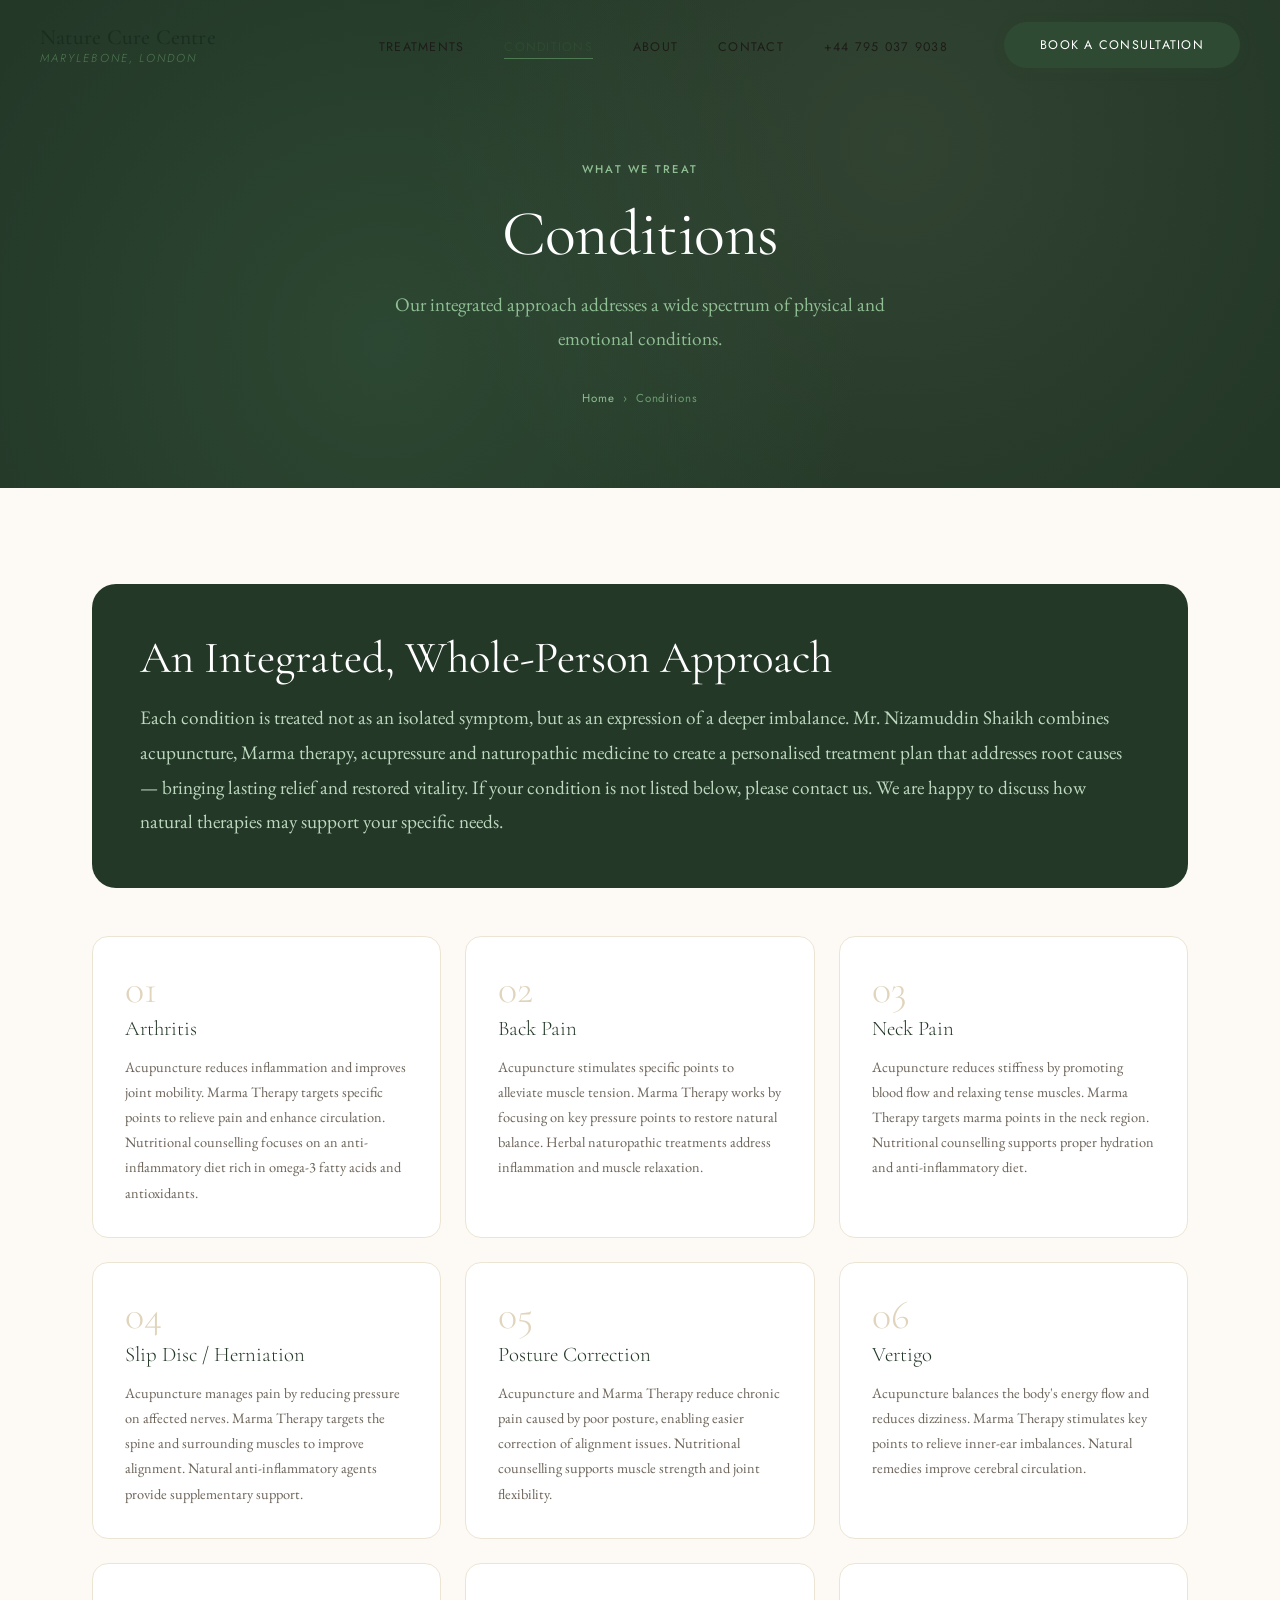
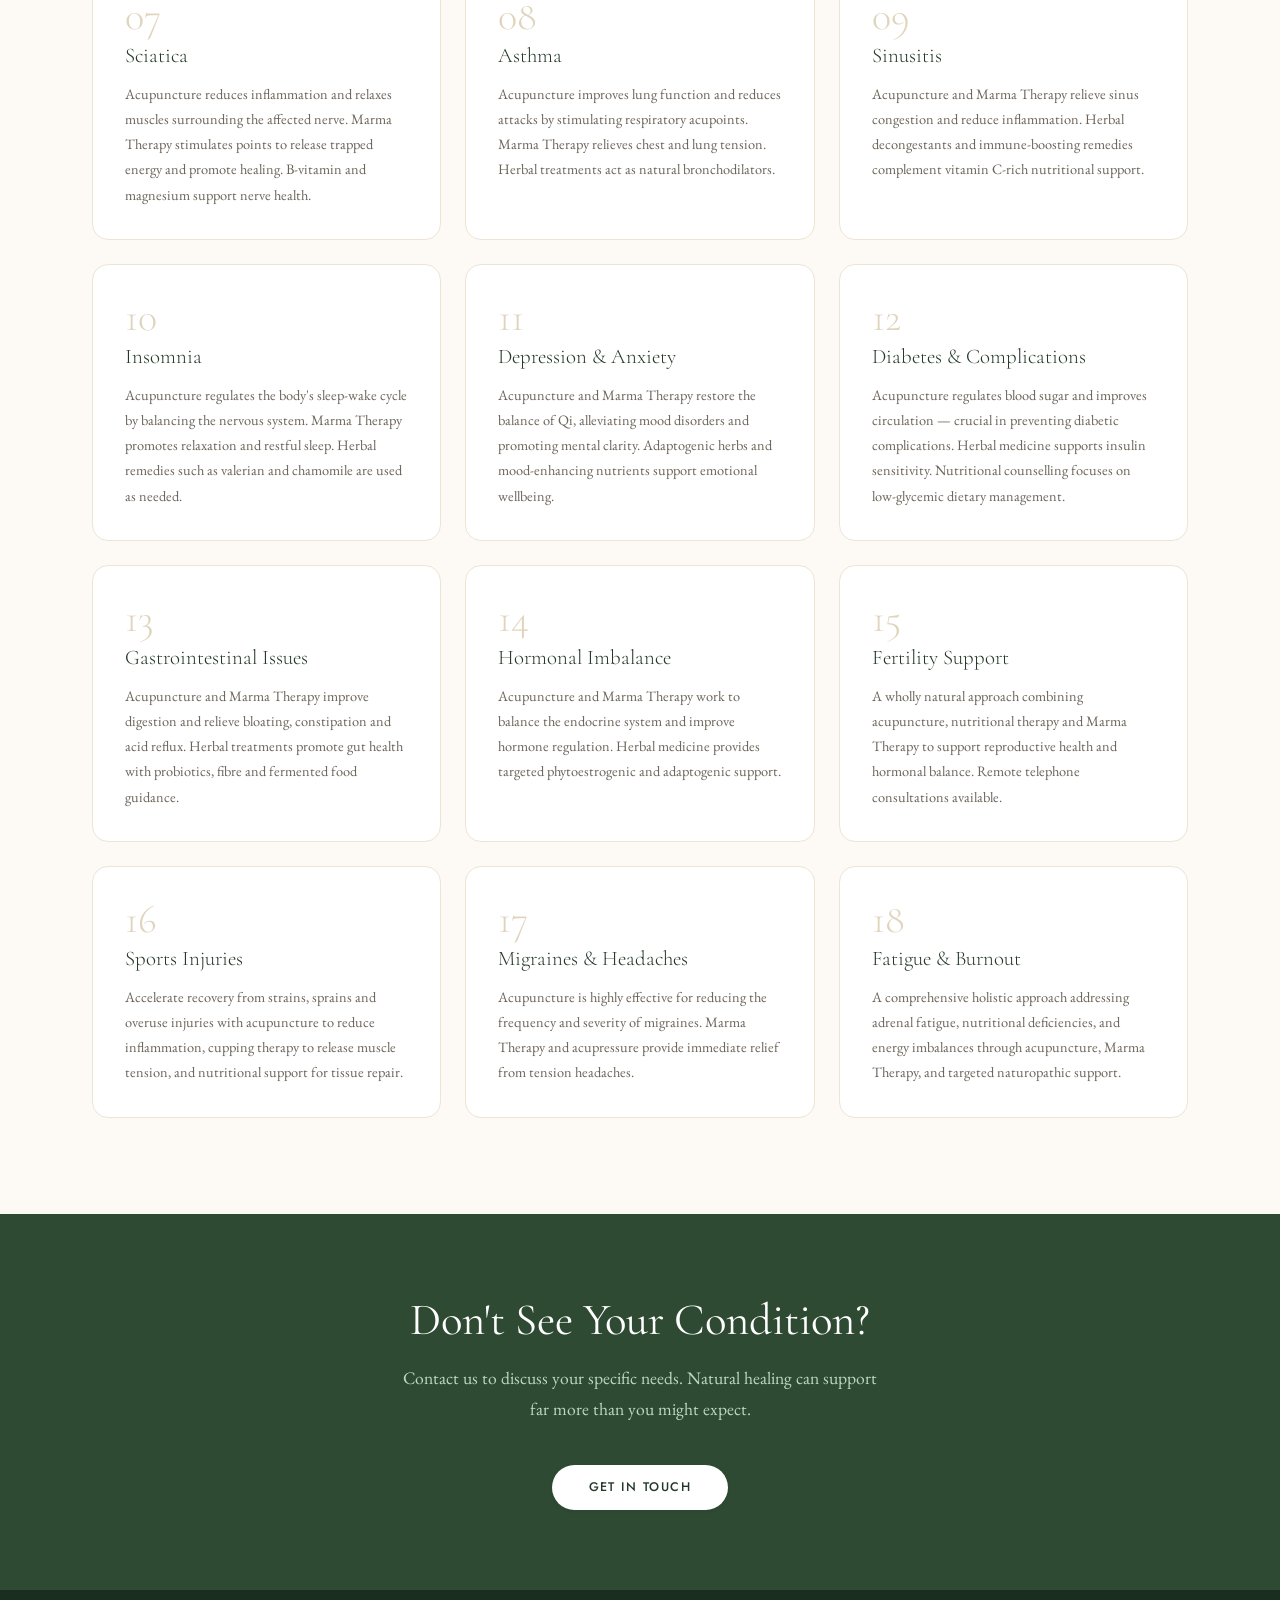
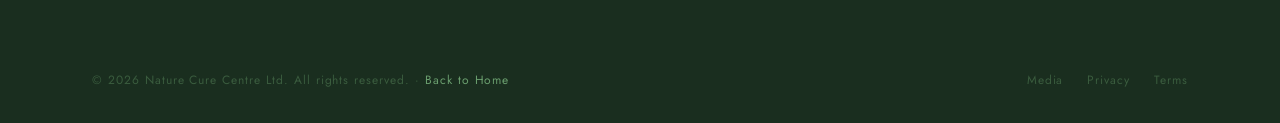
==== commit 2fb33512: "Add Media page with patient story video, subtitles and photo gallery - New pages/media.html: subtitl" ====
--- a/pages/conditions.html
+++ b/pages/conditions.html
@@ -53,6 +53,7 @@
     .conditions-intro-box h2 { color: var(--white); margin-bottom: 1rem; }
     .conditions-intro-box p { color: var(--green-200); line-height: 1.8; }
   </style>
+  <link rel="icon" type="image/x-icon" href="./assets/favicon.ico">
 </head>
 <body>
   <nav id="nav" role="navigation" aria-label="Main navigation">
@@ -222,6 +223,7 @@
       <div class="footer-bottom" style="border-top:none;padding-top:0">
         <p>© 2026 Nature Cure Centre Ltd. All rights reserved. · <a href="../index.html" style="color:var(--green-400)">Back to Home</a></p>
         <div class="footer-bottom-links">
+          <a href="media.html">Media</a>
           <a href="privacy.html">Privacy</a>
           <a href="terms.html">Terms</a>
         </div>
--- a/css/style.css
+++ b/css/style.css
@@ -138,6 +138,7 @@
   text-transform: uppercase;
   line-height: 1rem;
   padding: 0.85rem 2.2rem;
+  border: 1px solid transparent;
   border-radius: 100px;
   transition: var(--transition);
 }
@@ -152,7 +153,7 @@
   box-shadow: 0 6px 20px rgba(46,74,50,0.28);
 }
 .btn-outline {
-  border: 1px solid var(--green-700);
+  border-color: var(--green-700);
   color: var(--green-700);
 }
 .btn-outline:hover {
@@ -183,11 +184,17 @@
   padding: 1.4rem 2.5rem;
   transition: var(--transition);
 }
-#nav.scrolled .nav-inner {
-  padding: 0.9rem 2.5rem;
+#nav.scrolled::before {
+  content: '';
+  position: absolute;
+  inset: 0;
   background: rgba(253,250,245,0.97);
   backdrop-filter: blur(12px);
   box-shadow: var(--shadow-sm);
+  z-index: -1;
+}
+#nav.scrolled .nav-inner {
+  padding: 0.9rem 2.5rem;
 }
 .nav-logo {
   font-family: var(--serif);
@@ -373,7 +380,7 @@
 .hero-left {
   display: flex;
   flex-direction: column;
-  justify-content: center;
+  justify-content: flex-start;
   padding: 6rem 4rem 4rem 6rem;
   position: relative;
   z-index: 1;
@@ -437,18 +444,23 @@
 .hero-right {
   position: relative;
   overflow: hidden;
+  display: flex;
+  align-items: flex-start;
+  justify-content: center;
+  padding: 6rem 3rem 3rem;
 }
 .hero-img-wrap {
-  position: absolute;
-  inset: 0;
- 
+  position: relative;
+  width: 100%;
+  max-width: 528px;
+  overflow: hidden;
+  aspect-ratio: 3/2;
 }
 .hero-img-wrap img {
-  width: 90%; 
+  width: 100%;
+  height: 100%;
   object-fit: cover;
-  margin-top: 6.5rem;
-  margin-left: 0.8rem;  
-  
+  display: block;
 }
 .hero-img-overlay {
   position: absolute;
@@ -471,8 +483,8 @@
 
 @media (max-width: 900px) {
   .hero { grid-template-columns: 1fr; min-height: auto; }
-  .hero-left { padding: 8rem 2rem 4rem; }
-  .hero-right { height: 50vh; }
+  .hero-right { order: -1; height: auto; padding: 1rem 1.5rem 1.5rem; align-items: center; }
+  .hero-left { order: 0; padding: 2rem 2rem 3rem; }
   .hero-img-card { display: none; }
 }
 @media (max-width: 500px) {
@@ -655,28 +667,85 @@
   color: var(--green-300);
   margin-top: 0.25rem;
 }
+.about-quote {
+  margin-top: 0.5rem;
+  padding: 1.5rem 1.75rem;
+  background: var(--beige-50);
+  border-radius: var(--radius-md);
+}
+.about-quote p {
+  font-family: var(--serif);
+  font-size: 1.2rem;
+  font-style: italic;
+  color: var(--green-800);
+  line-height: 1.65;
+  margin: 0 0 0.6rem;
+}
+.about-quote cite {
+  display: block;
+  font-family: var(--sans);
+  font-size: 0.72rem;
+  font-style: normal;
+  font-weight: 500;
+  letter-spacing: 0.1em;
+  text-transform: uppercase;
+  color: var(--ink-muted);
+}
+
 .about-content .section-tag { margin-bottom: 1rem; }
 .about-content h2 { margin-bottom: 0.5rem; }
 .about-content p { margin-top: 1.25rem; color: var(--ink-muted); line-height: 1.85; }
 .about-accreditations {
-  display: flex;
-  align-items: center;
-  gap: 1.5rem;
+  display: grid;
+  grid-template-columns: auto 1fr;
+  grid-template-areas:
+    "logos naturopath"
+    "acu   acu";
+  align-items: center;
+  column-gap: 3rem;
+  row-gap: 1.9rem;
   margin-top: 2rem;
   padding-top: 2rem;
   border-top: 1px solid var(--beige-200);
 }
+.accred-logos {
+  grid-area: logos;
+  display: flex;
+  align-items: center;
+  flex-wrap: wrap;
+  gap: 3rem;
+}
 .accred-badge {
   font-family: var(--sans);
   font-size: 0.68rem;
-  letter-spacing: 0.08em;
+  font-weight: 500;
+  letter-spacing: 0.07em;
   text-transform: uppercase;
   color: var(--ink-muted);
   background: var(--beige-100);
-  border: 1px solid var(--beige-300);
+  border: 2px solid var(--beige-300);
   border-radius: 100px;
   padding: 0.4rem 1rem;
-}
+  white-space: nowrap;
+  width: fit-content;
+}
+.accred-logo {
+  height: 44px;
+  width: auto;
+  display: block;
+}
+.accred-logos a { display: block; line-height: 0; }
+@media (min-width: 901px) {
+  .about-accreditations {
+    grid-template-areas:
+      "logos logos"
+      "naturopath acu";
+    grid-template-columns: auto 1fr;
+  }
+  .accred-logos { flex-wrap: nowrap; gap: 2rem; }
+}
+.accred-naturopath { grid-area: naturopath; justify-self: start; }
+.accred-acupuncturist { grid-area: acu; justify-self: start; }
 @media (max-width: 900px) {
   .about-inner { grid-template-columns: 1fr; gap: 3rem; }
   .about-img-badge { right: 0; }
@@ -687,9 +756,14 @@
   }
   .about-accreditations {
     display: flex;
-    flex-direction: column;
-    align-items: start;
+    flex-direction: row;
+    flex-wrap: wrap;
+    align-items: flex-start;
+    gap: 1rem;
   }
+  .accred-logos { gap: 2rem; align-items:end; flex-basis: 100%; }
+  .accred-badge { padding: 0.4rem 0.45rem; }
+  .about-accreditations { gap: 1.5rem 0.5rem; }
 }
 
 /* ── TESTIMONIALS ── */
@@ -773,6 +847,14 @@
   display: flex;
   flex-direction: column;
   transition: var(--transition);
+  /* With auto-fit grid columns, a single card would otherwise stretch to
+     fill the full row width. Capping max-width keeps it the same size it
+     would be if 3+ cards were present, and margin: 0 auto centers it
+     within its grid track. Has no effect once 3+ cards fill each row,
+     since each track is already narrower than this cap. */
+  max-width: 350px;
+  width: 100%;
+  margin: 0 auto;
 }
 .product-card:hover {
   box-shadow: var(--shadow-md);
@@ -781,7 +863,7 @@
 .product-image {
   width: 100%;
   aspect-ratio: 4 / 3;
-  border-radius: var(--radius-md);
+  border-radius: var(--radius-xl);
   overflow: hidden;
   margin-bottom: 1.25rem;
   background: var(--green-100);
@@ -979,7 +1061,8 @@
   width: 100%;
   height: 100%;
 }
-.product-overlay-icon svg { width: 100%; height: 100%; display: block; }
+.product-overlay-icon svg,
+.product-overlay-icon img { width: 100%; height: 100%; display: block; object-fit: cover; }
 .product-overlay-content { padding: 2.75rem 2.5rem 2.5rem 2rem; }
 .product-overlay-content #productOverlayTitle { margin: 0.5rem 0 0.75rem; font-size: 1.8rem; }
 .product-overlay-price { font-family: var(--serif); font-size: 1.4rem; color: var(--green-700); margin-bottom: 1.1rem; }
@@ -1107,11 +1190,14 @@
 .map-pin { font-size: 3rem; }
 .map-address { text-align: center; font-family: var(--sans); font-size: 0.85rem; line-height: 1.6; color: var(--ink-muted); }
 .map-placeholder img {
-  margin-top: 4rem;
+  width: 100%;
+  max-height: 350px;
+  object-fit: cover;
+  border-radius: var(--radius-xl);
 }
 @media (max-width: 900px) {
   .contact-inner { grid-template-columns: 1fr; gap: 3rem; }
-  .contact-map { height: 300px; }
+  .contact-map { height: auto; overflow: visible; padding: 2rem 1.5rem; }
 }
 
 /* ── CTA BAND ── */
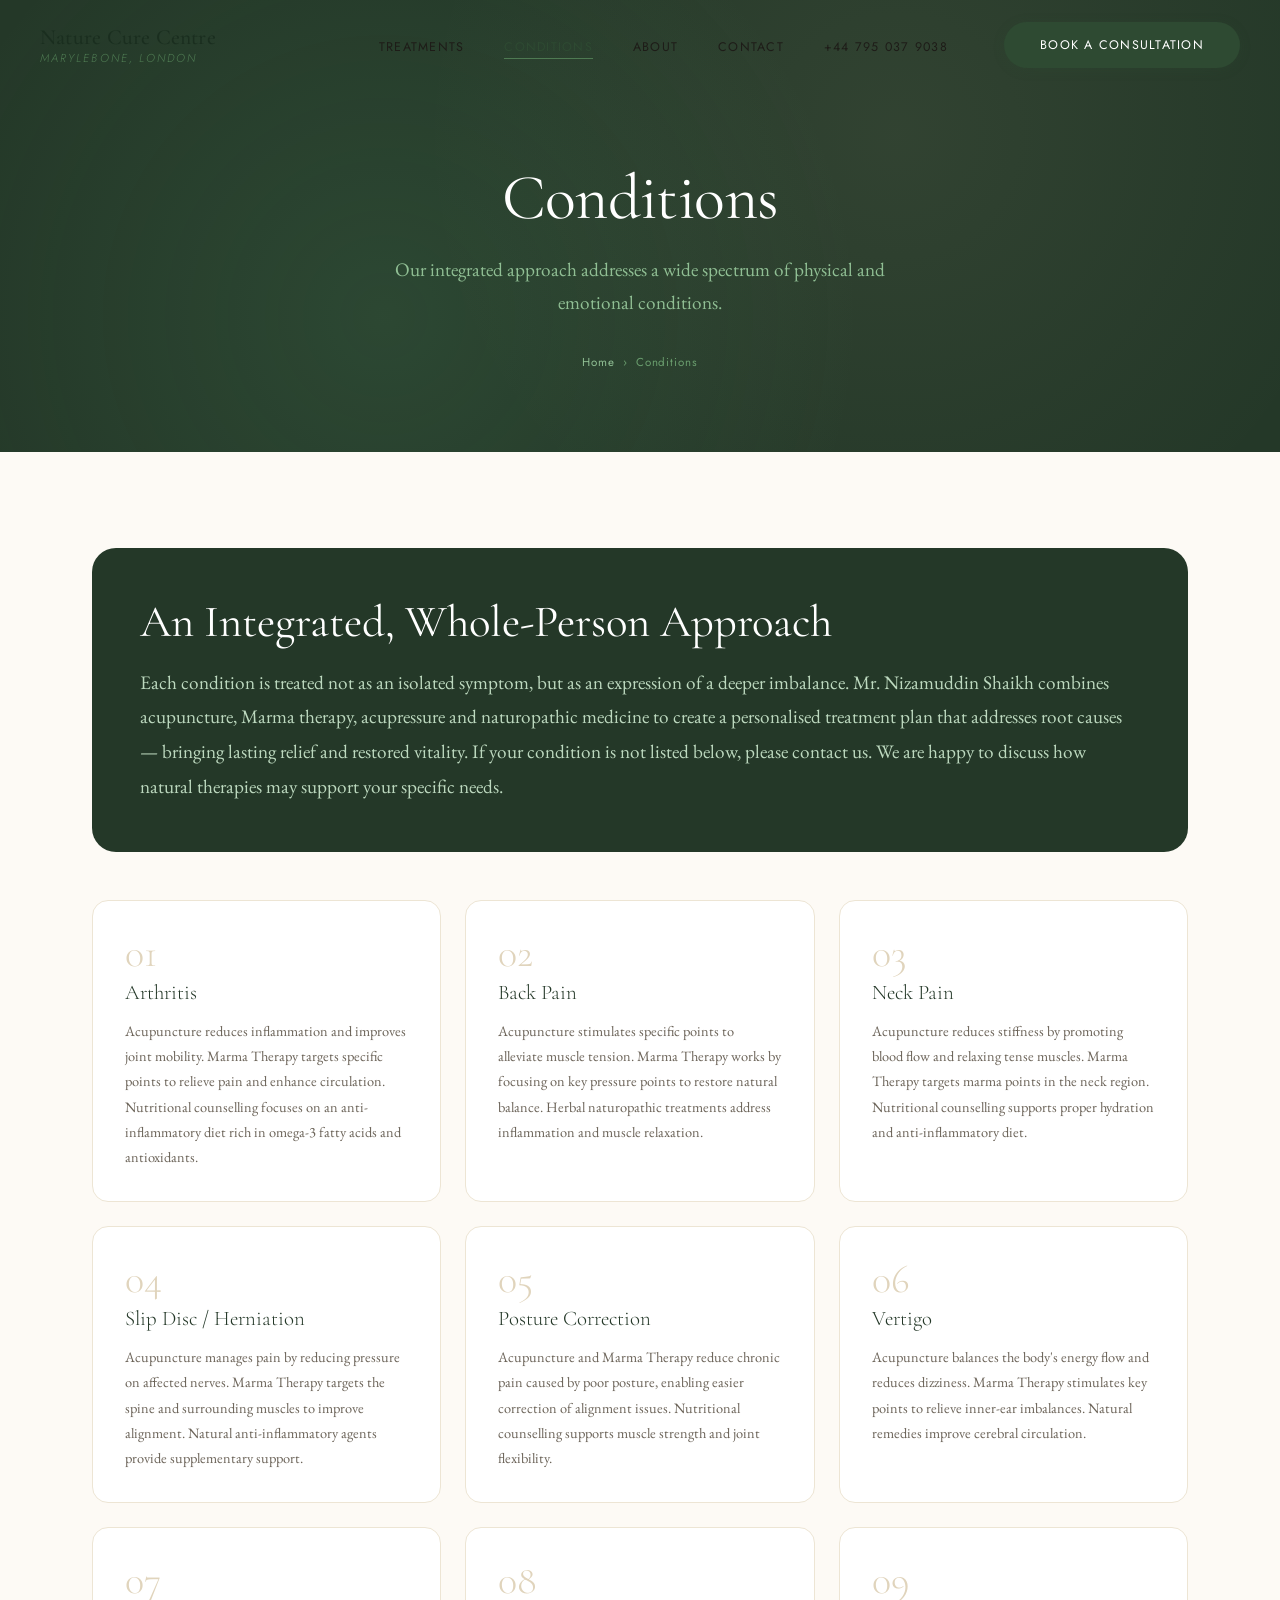
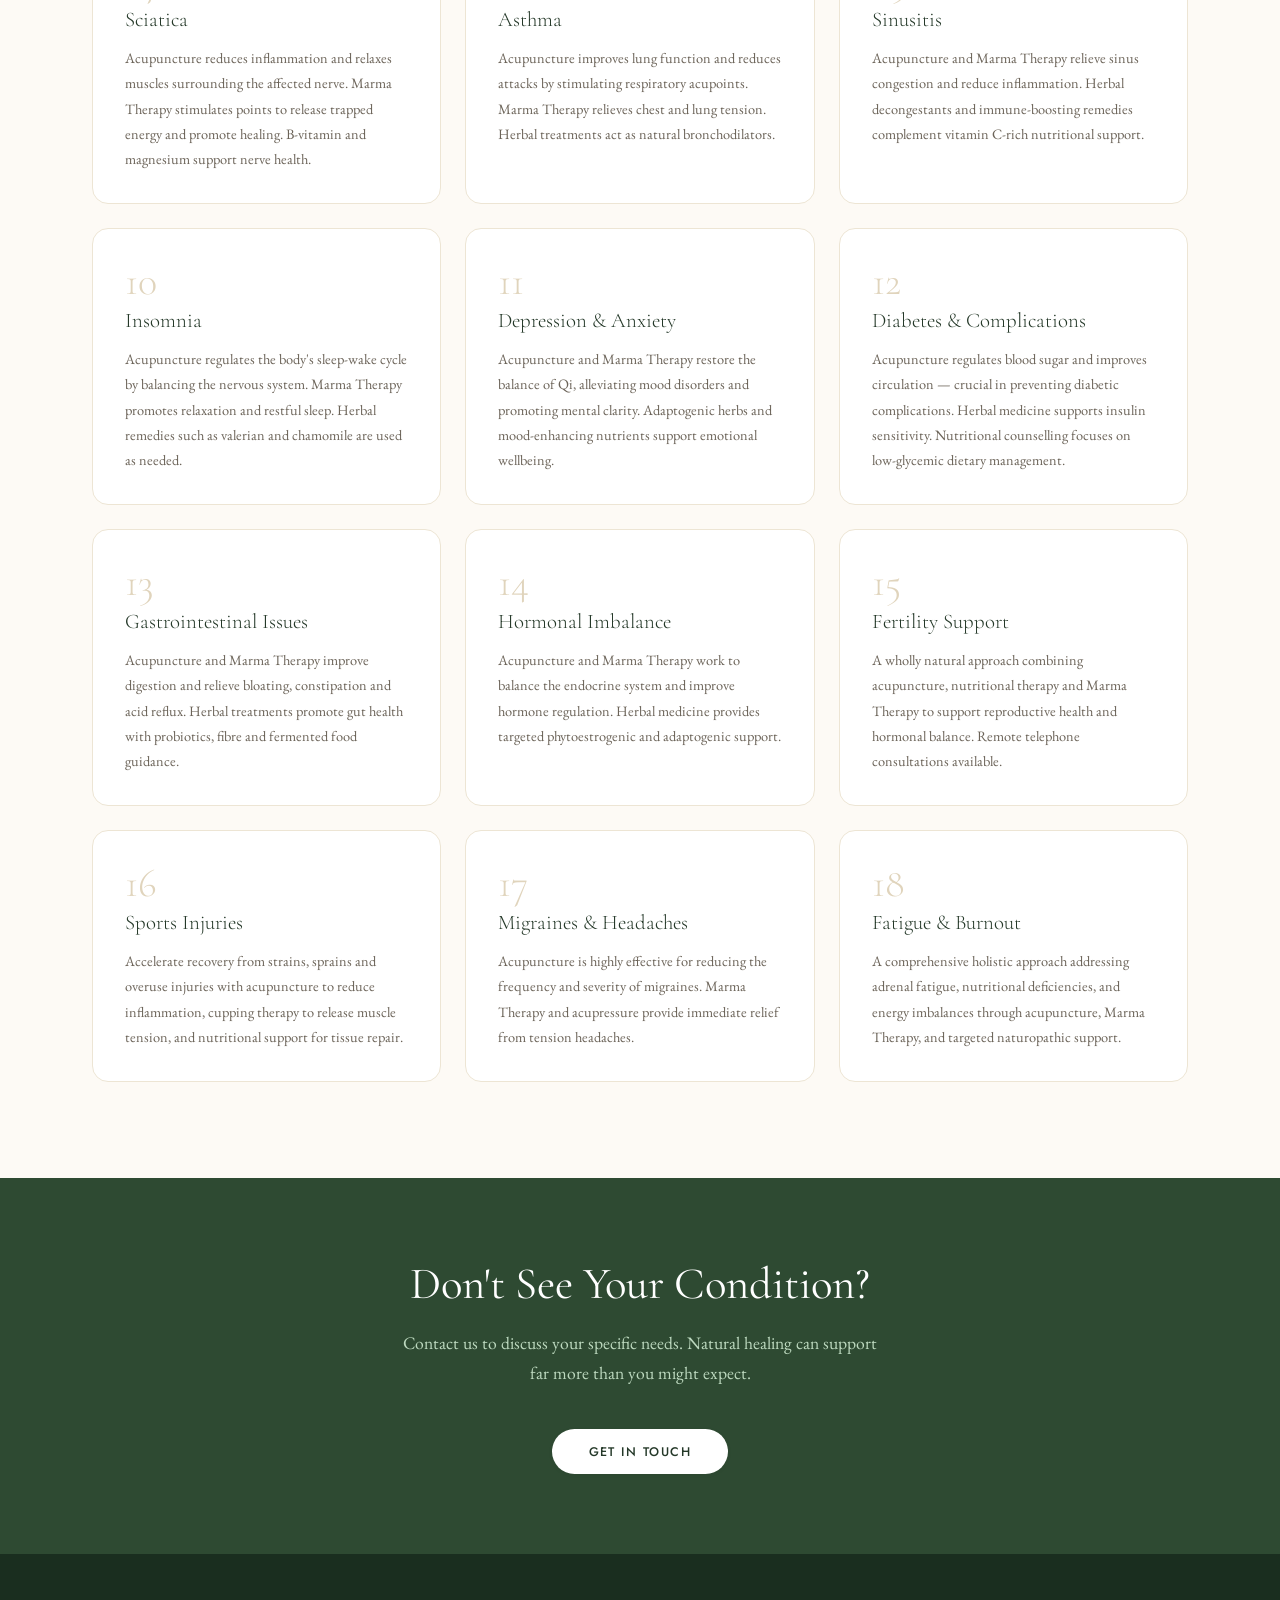
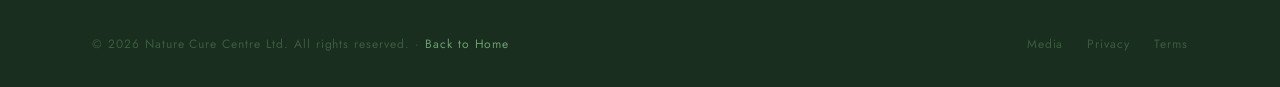
==== commit 114bf236: "Remove eyebrows from all inner pages Hero and section eyebrows on retreat, treatments, conditions, p" ====
--- a/pages/conditions.html
+++ b/pages/conditions.html
@@ -81,7 +81,6 @@
 
   <div class="page-hero">
     <div class="container">
-      <span class="section-tag">What We Treat</span>
       <h1>Conditions</h1>
       <p>Our integrated approach addresses a wide spectrum of physical and emotional conditions.</p>
       <div class="breadcrumb"><a href="../index.html">Home</a> <span>›</span> <span>Conditions</span></div>
--- a/css/style.css
+++ b/css/style.css
@@ -522,7 +522,7 @@
   font-weight: 300;
   line-height: 1.4;
 }
-.intro-strip h2 em { font-style: italic; color: var(--green-300); }
+.intro-strip h2 em { font-style: normal; color: var(--green-300); }
 @media (max-width: 768px) {
   .intro-strip-inner { flex-direction: column; text-align: center; }
 }
@@ -631,7 +631,7 @@
   display: grid;
   grid-template-columns: 1fr 1fr;
   gap: 6rem;
-  align-items: center;
+  align-items: start;
 }
 .about-img-col { position: relative; }
 .about-img-frame {
@@ -670,13 +670,12 @@
 .about-quote {
   margin-top: 0.5rem;
   padding: 1.5rem 1.75rem;
-  background: var(--beige-50);
+  background: var(--beige-100);
   border-radius: var(--radius-md);
 }
 .about-quote p {
   font-family: var(--serif);
   font-size: 1.2rem;
-  font-style: italic;
   color: var(--green-800);
   line-height: 1.65;
   margin: 0 0 0.6rem;
@@ -693,7 +692,7 @@
 }
 
 .about-content .section-tag { margin-bottom: 1rem; }
-.about-content h2 { margin-bottom: 0.5rem; }
+.about-content h2 { margin-bottom: 0.5rem; margin-top: -0.27em; } /* cap height flush with image top */
 .about-content p { margin-top: 1.25rem; color: var(--ink-muted); line-height: 1.85; }
 .about-accreditations {
   display: grid;
@@ -780,7 +779,8 @@
   pointer-events: none;
 }
 .testimonials .section-header h2 { color: var(--white); }
-.testimonials .section-header p { color: var(--green-300); }
+.testimonials .section-header p { color: var(--white); }
+.testi-cta { text-align: center; margin-top: 3.5rem; position: relative; }
 .testimonials .section-tag { color: var(--green-300); }
 .testi-grid {
   display: grid;
@@ -804,7 +804,6 @@
 .testi-quote {
   font-family: var(--serif);
   font-size: 1.05rem;
-  font-style: italic;
   color: var(--beige-100);
   line-height: 1.75;
   margin-bottom: 1.5rem;
@@ -933,7 +932,7 @@
   display: grid;
   grid-template-columns: 1fr 1fr;
   gap: 5rem;
-  align-items: center;
+  align-items: start;
 }
 .retreat-img-col { position: relative; }
 .retreat-img-frame {
@@ -970,7 +969,7 @@
   margin-top: 0.35rem;
 }
 .retreat-content .section-tag { color: var(--green-100); margin-bottom: 1rem; display: block; }
-.retreat-content h2 { color: var(--white); margin-bottom: 1.25rem; }
+.retreat-content h2 { color: var(--white); margin-bottom: 1.25rem; margin-top: -0.27em; } /* cap height flush with image top */
 .retreat-content h2 em { font-style: italic; color: var(--green-300); }
 .retreat-content p { color: var(--green-100); line-height: 1.85; margin-bottom: 1.25rem; }
 .retreat-facts {
@@ -1347,3 +1346,97 @@
 .mt-1 { margin-top: 1rem; }
 .mt-2 { margin-top: 2rem; }
 .sr-only { position: absolute; width: 1px; height: 1px; overflow: hidden; clip: rect(0,0,0,0); }
+
+/* ── HOMEPAGE: two body text sizes ──
+   Large (1.2rem, the Meet Nizam paragraph) for text that was already that size;
+   small (1.1rem) for everything that was smaller. */
+.home {
+  --body-lg: 1.2rem;
+  --body-sm: 1.1rem;
+}
+.home .product-price,
+.home .retreat-content p,
+.home .about-content p,
+.home .about-quote p,
+.home .conditions-intro p,
+.home .contact-info p {
+  font-size: var(--body-lg);
+}
+.home .hero-sub,
+.home .section-header p,
+.home .treatment-card p,
+.home .condition-item,
+.home .product-desc,
+.home .retreat-fact,
+.home .retreat-img-badge .lbl,
+.home .about-img-badge .lbl,
+.home .about-quote cite,
+.home .step p,
+.home .testi-quote,
+.home .testi-name,
+.home .testi-role,
+.home .contact-detail-text strong,
+.home .contact-detail-text a,
+.home .contact-detail-text span,
+.home .map-address,
+.home footer p,
+.home .footer-col ul a,
+.home .footer-contact-item span,
+.home .footer-contact-item a,
+.home .footer-bottom-links a {
+  font-size: var(--body-sm);
+}
+/* Small uppercase sans labels become body text in the body face */
+.home .retreat-fact,
+.home .retreat-img-badge .lbl,
+.home .about-img-badge .lbl,
+.home .about-quote cite,
+.home .testi-name,
+.home .testi-role,
+.home .contact-detail-text strong,
+.home .map-address,
+.home .footer-bottom p,
+.home .footer-bottom-links a {
+  font-family: var(--serif2);
+  text-transform: none;
+  letter-spacing: 0;
+  line-height: 1.5;
+}
+@media (max-width: 500px) {
+  .home .conditions-grid { grid-template-columns: 1fr; }
+}
+
+/* ── HOMEPAGE: body line spacing at 75% of the original (titles and conditions table unchanged) ── */
+.home .retreat-content p,
+.home .about-content p { line-height: 1.3875; }       /* was 1.85 */
+.home .hero-sub,
+.home .conditions-intro p,
+.home .contact-info p { line-height: 1.35; }          /* was 1.8 */
+.home .product-price,
+.home .section-header p,
+.home .testi-quote,
+.home .contact-detail-text,
+.home .contact-detail-text a,
+.home .contact-detail-text span,
+.home .footer-brand p,
+.home .footer-col ul li,
+.home .footer-col ul a { line-height: 1.3125; }       /* was 1.75 */
+.home .treatment-card p,
+.home .product-desc,
+.home .step p { line-height: 1.275; }                 /* was 1.7 */
+.home .about-quote p { line-height: 1.2375; }         /* was 1.65 */
+.home .footer-contact-item span,
+.home .footer-contact-item a { line-height: 1.2; }    /* was 1.6 */
+.home .retreat-fact,
+.home .retreat-img-badge .lbl,
+.home .about-img-badge .lbl,
+.home .about-quote cite,
+.home .testi-name,
+.home .testi-role,
+.home .contact-detail-text strong,
+.home .footer-bottom p,
+.home .footer-bottom-links a { line-height: 1.125; }  /* was 1.5 */
+.home .contact-detail-text strong { text-transform: none; font-weight: 400; }
+
+/* Product pop-up: no category eyebrow (element kept for the script) */
+#productOverlayCategory { display: none; }
